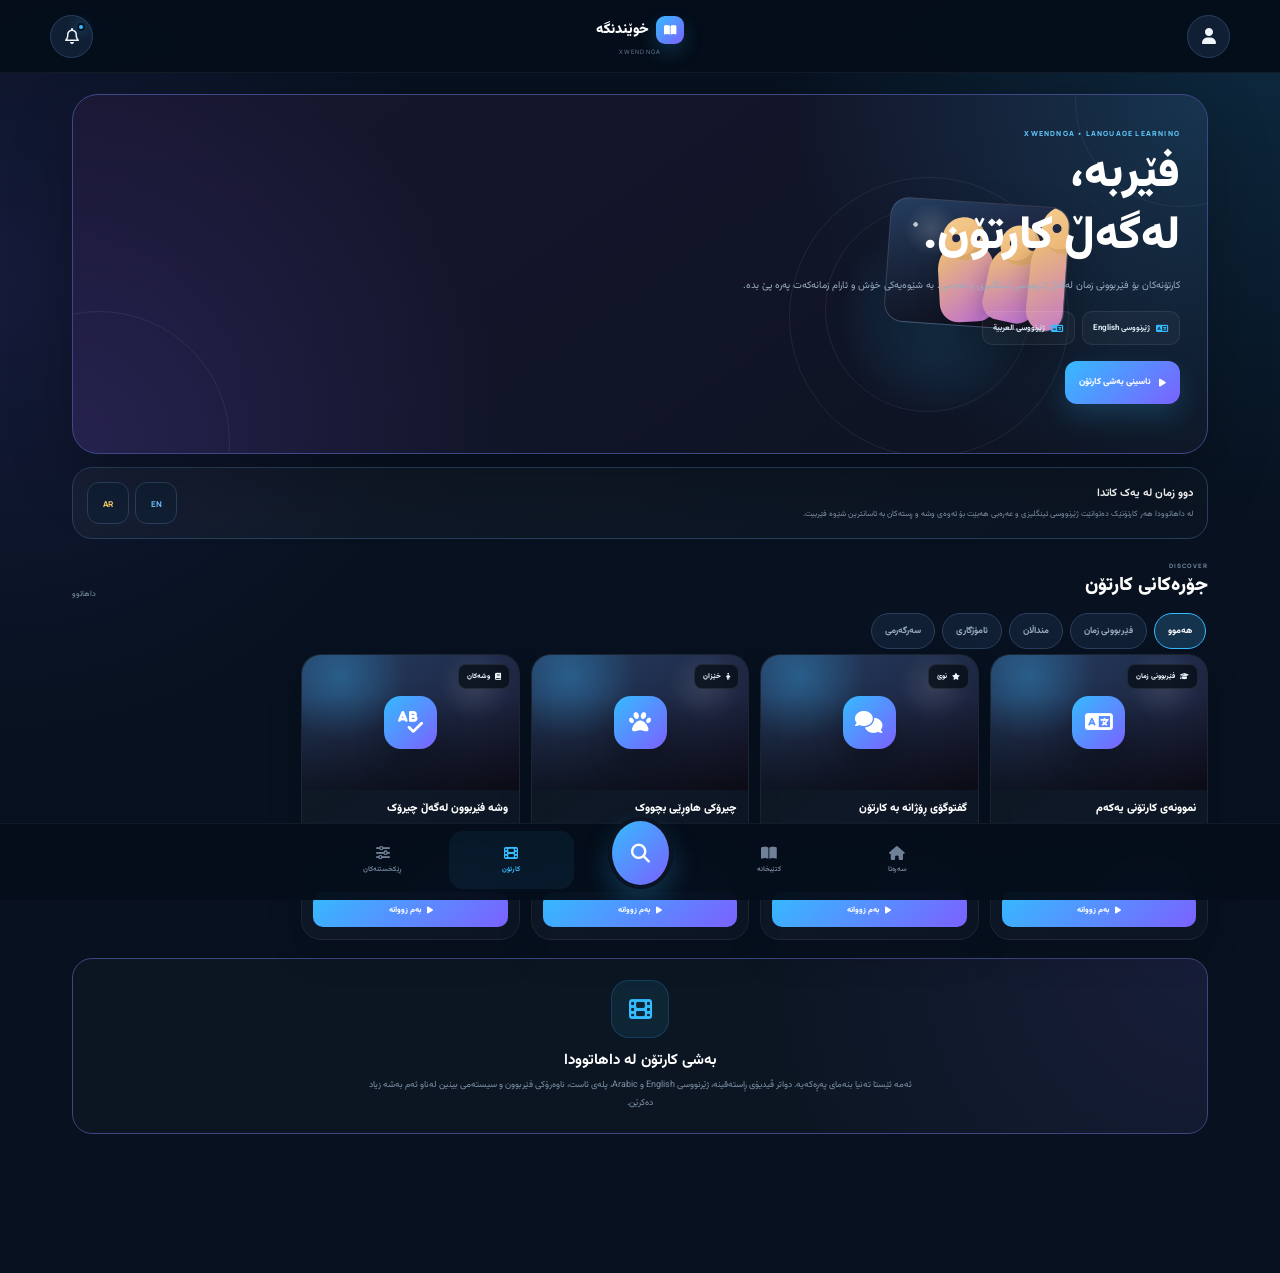
==== cartoons.html @ 1e88e866 "Update print statement from 'Hello' to 'Goodbye'" ====
<!doctype html>
<html lang="ckb" dir="rtl">

<head>

  <meta charset="utf-8">

  <meta
    name="viewport"
    content="width=device-width,initial-scale=1,maximum-scale=1,user-scalable=no,viewport-fit=cover"
  >

  <meta
    name="theme-color"
    content="#07111f"
  >

  <meta
    name="description"
    content="کارتۆن — خوێندنگە"
  >

  <title>کارتۆن — خوێندنگە</title>


  <!-- =====================================================
       FONTS
       ===================================================== -->

  <link
    rel="preconnect"
    href="https://fonts.googleapis.com"
  >

  <link
    rel="preconnect"
    href="https://fonts.gstatic.com"
    crossorigin
  >

  <link
    href="https://fonts.googleapis.com/css2?family=Manrope:wght@400;500;600;700;800&family=Noto+Naskh+Arabic:wght@400;500;600;700;800&family=Vazirmatn:wght@400;500;600;700;800&display=swap"
    rel="stylesheet"
  >


  <!-- =====================================================
       ICONS
       ===================================================== -->

  <link
    rel="stylesheet"
    href="https://cdnjs.cloudflare.com/ajax/libs/font-awesome/6.7.2/css/all.min.css"
  >


  <!-- =====================================================
       EXISTING SITE STYLE
       ===================================================== -->

  <link
    rel="stylesheet"
    href="style.css"
  >


  <!-- =====================================================
       CARTOONS PAGE STYLE
       ===================================================== -->

  <style>

    /* ===================================================
       PAGE
       =================================================== */

    .cartoons-page{

      min-height:100vh;

      padding-bottom:
        calc(
          104px +
          env(safe-area-inset-bottom,0px)
        );

      background:

        radial-gradient(
          circle at 100% 0%,
          color-mix(
            in srgb,
            var(--a) 15%,
            transparent
          ),
          transparent 29%
        ),

        radial-gradient(
          circle at 0% 22%,
          color-mix(
            in srgb,
            var(--b) 12%,
            transparent
          ),
          transparent 28%
        ),

        var(--bg);
    }


    /* ===================================================
       TOPBAR
       =================================================== */

    .cartoons-topbar{

      position:sticky;

      top:0;

      z-index:80;

      padding:
        calc(
          10px +
          env(safe-area-inset-top,0px)
        )
        14px
        10px;

      background:
        rgba(5,13,25,.94);

      border-bottom:
        1px solid
        rgba(255,255,255,.055);

      backdrop-filter:
        blur(22px)
        saturate(145%);

      -webkit-backdrop-filter:
        blur(22px)
        saturate(145%);
    }


    .cartoons-topbar-in{

      width:100%;

      max-width:1180px;

      min-height:52px;

      margin:0 auto;

      display:grid;

      grid-template-columns:
        1fr
        auto
        1fr;

      align-items:center;

      gap:12px;
    }


    /* PROFILE */

    .cartoons-profile{

      justify-self:start;

      width:43px;

      height:43px;

      display:grid;

      place-items:center;

      border:
        1px solid
        var(--line);

      border-radius:50%;

      background:
        var(--surface);

      color:#eef5fb;

      transition:
        transform .15s ease,
        border-color .18s ease;
    }


    .cartoons-profile:hover{

      border-color:
        color-mix(
          in srgb,
          var(--a) 45%,
          var(--line)
        );
    }


    .cartoons-profile:active{

      transform:
        scale(.94);
    }


    /* BRAND */

    .cartoons-brand{

      justify-self:center;

      display:flex;

      flex-direction:column;

      align-items:center;

      text-align:center;

      user-select:none;
    }


    .cartoons-brand-main{

      display:flex;

      align-items:center;

      gap:7px;
    }


    .cartoons-brand-logo{

      width:28px;

      height:28px;

      display:grid;

      place-items:center;

      border-radius:9px;

      color:#fff;

      background:
        linear-gradient(
          135deg,
          var(--a),
          var(--b)
        );

      font-size:11px;

      box-shadow:
        0 8px 19px
        color-mix(
          in srgb,
          var(--a) 20%,
          transparent
        );
    }


    .cartoons-brand-title{

      color:#fff;

      font-size:14px;

      font-weight:900;
    }


    .cartoons-brand-sub{

      margin-top:4px;

      color:#71869d;

      font-family:
        "Manrope",
        sans-serif;

      font-size:6px;

      letter-spacing:1.1px;
    }


    /* NOTIFICATION */

    .cartoons-notification{

      justify-self:end;

      position:relative;

      width:43px;

      height:43px;

      display:grid;

      place-items:center;

      border:
        1px solid
        var(--line);

      border-radius:50%;

      background:
        var(--surface);

      color:#eef5fb;
    }


    .cartoons-notification:active{

      transform:
        scale(.94);
    }


    .cartoons-notification i{

      font-size:16px;
    }


    .cartoons-notification-dot{

      position:absolute;

      top:7px;

      right:7px;

      width:8px;

      height:8px;

      border-radius:50%;

      background:
        var(--a);

      border:
        2px solid
        #0a1422;

      box-shadow:
        0 0 12px
        color-mix(
          in srgb,
          var(--a) 55%,
          transparent
        );
    }


    /* ===================================================
       MAIN
       =================================================== */

    .cartoons-main{

      width:100%;

      max-width:1180px;

      margin:0 auto;

      padding:
        21px
        14px
        35px;
    }


    /* ===================================================
       HERO
       =================================================== */

    .cartoons-hero{

      position:relative;

      overflow:hidden;

      min-height:320px;

      padding:
        24px
        17px;

      border:
        1px solid
        color-mix(
          in srgb,
          var(--b) 25%,
          var(--line)
        );

      border-radius:26px;

      background:

        radial-gradient(
          circle at 100% 0%,
          color-mix(
            in srgb,
            var(--a) 19%,
            transparent
          ),
          transparent 35%
        ),

        radial-gradient(
          circle at 0% 100%,
          color-mix(
            in srgb,
            var(--b) 17%,
            transparent
          ),
          transparent 37%
        ),

        linear-gradient(
          145deg,
          #17162f,
          #0d1422
        );

      box-shadow:
        0 25px 65px
        rgba(0,0,0,.24);
    }


    .cartoons-hero::before{

      content:"";

      position:absolute;

      width:260px;

      height:260px;

      left:-105px;

      bottom:-120px;

      border:
        1px solid
        rgba(255,255,255,.07);

      border-radius:50%;
    }


    .cartoons-hero::after{

      content:"";

      position:absolute;

      width:210px;

      height:210px;

      right:-80px;

      top:-100px;

      border:
        1px solid
        rgba(255,255,255,.06);

      border-radius:50%;
    }


    .cartoons-hero-content{

      position:relative;

      z-index:3;

      max-width:640px;
    }


    .cartoons-kicker{

      color:
        color-mix(
          in srgb,
          var(--a) 78%,
          #fff
        );

      font-family:
        "Manrope",
        sans-serif;

      font-size:7px;

      font-weight:800;

      letter-spacing:1.2px;
    }


    .cartoons-hero h1{

      margin:
        6px
        0
        8px;

      color:#fff;

      font-size:
        clamp(
          27px,
          7vw,
          46px
        );

      line-height:1.35;

      font-weight:900;
    }


    .cartoons-hero p{

      max-width:640px;

      margin:0;

      color:#99adbf;

      font-size:10px;

      line-height:1.95;
    }


    /* LANGUAGE BADGES */

    .cartoons-language-badges{

      display:flex;

      flex-wrap:wrap;

      align-items:center;

      gap:7px;

      margin-top:15px;
    }


    .cartoons-language-badge{

      display:inline-flex;

      align-items:center;

      gap:6px;

      min-height:34px;

      padding:
        7px
        10px;

      border:
        1px solid
        rgba(255,255,255,.08);

      border-radius:10px;

      background:
        rgba(255,255,255,.035);

      color:#dce8f2;

      font-size:8px;

      font-weight:700;
    }


    .cartoons-language-badge i{

      color:var(--a);

      font-size:10px;
    }


    /* HERO BUTTON */

    .cartoons-hero-button{

      min-height:43px;

      display:inline-flex;

      align-items:center;

      gap:8px;

      margin-top:16px;

      padding:
        9px
        14px;

      border-radius:12px;

      color:#fff;

      background:
        linear-gradient(
          135deg,
          var(--a),
          var(--b)
        );

      font-size:9px;

      font-weight:800;

      box-shadow:
        0 12px 27px
        color-mix(
          in srgb,
          var(--a) 18%,
          transparent
        );
    }


    /* HERO ART */

    .cartoons-hero-art{

      position:absolute;

      right:25px;

      bottom:-18px;

      width:300px;

      height:245px;

      pointer-events:none;
    }


    .cartoon-orbit{

      position:absolute;

      border:
        1px solid
        rgba(255,255,255,.07);

      border-radius:50%;
    }


    .cartoon-orbit.one{

      width:230px;

      height:230px;

      right:22px;

      top:4px;
    }


    .cartoon-orbit.two{

      width:170px;

      height:170px;

      right:55px;

      top:34px;
    }


    .cartoon-glow{

      position:absolute;

      width:170px;

      height:170px;

      right:47px;

      top:35px;

      border-radius:50%;

      background:
        radial-gradient(
          circle,
          color-mix(
            in srgb,
            var(--a) 20%,
            transparent
          ),
          transparent 69%
        );

      filter:blur(5px);
    }


    .cartoon-screen{

      position:absolute;

      right:55px;

      top:29px;

      width:180px;

      height:125px;

      overflow:hidden;

      display:flex;

      align-items:center;

      justify-content:center;

      border:
        1px solid
        rgba(255,255,255,.14);

      border-radius:19px;

      transform:
        rotate(4deg);

      background:
        linear-gradient(
          145deg,
          #253f61,
          #17142b
        );

      box-shadow:
        0 25px 45px
        rgba(0,0,0,.30);
    }


    .cartoon-screen::before{

      content:"";

      position:absolute;

      inset:0;

      background:

        radial-gradient(
          circle at 23% 24%,
          rgba(255,255,255,.15),
          transparent 16%
        ),

        linear-gradient(
          180deg,
          transparent,
          rgba(0,0,0,.42)
        );
    }


    .cartoon-screen-stars{

      position:absolute;

      inset:0;

      background:
        radial-gradient(
          circle at 14% 21%,
          rgba(255,255,255,.70) 0 2px,
          transparent 2.5px
        ),
        radial-gradient(
          circle at 76% 18%,
          rgba(255,255,255,.50) 0 2px,
          transparent 2.5px
        ),
        radial-gradient(
          circle at 63% 70%,
          rgba(255,255,255,.45) 0 1.5px,
          transparent 2px
        );
    }


    .cartoon-character{

      position:absolute;

      bottom:-2px;

      width:64px;

      height:92px;

      border-radius:
        33px
        33px
        22px
        22px;

      background:
        linear-gradient(
          145deg,
          #f3c66b,
          #b967d7
        );

      box-shadow:
        0 10px 25px
        rgba(0,0,0,.22);
    }


    .cartoon-character::before{

      content:"";

      position:absolute;

      width:49px;

      height:49px;

      top:-27px;

      left:7px;

      border-radius:50%;

      background:
        linear-gradient(
          145deg,
          #f5cf92,
          #e9ad6c
        );

      box-shadow:
        inset
        -7px
        -5px
        0
        rgba(0,0,0,.08);
    }


    .cartoon-character::after{

      content:"";

      position:absolute;

      width:9px;

      height:9px;

      top:-8px;

      left:18px;

      border-radius:50%;

      background:#202a46;

      box-shadow:
        23px 0 #202a46;
    }


    .cartoon-character.left{

      left:25px;

      transform:
        scale(.88)
        rotate(-7deg);
    }


    .cartoon-character.center{

      left:107px;

      z-index:2;

      width:72px;

      height:101px;

      transform:
        rotate(2deg);
    }


    .cartoon-character.right{

      right:5px;

      transform:
        scale(.82)
        rotate(8deg);
    }


    /* ===================================================
       LEARNING NOTE
       =================================================== */

    .cartoons-learning{

      display:grid;

      grid-template-columns:
        minmax(0,1fr)
        auto;

      gap:12px;

      align-items:center;

      margin-top:13px;

      padding:
        14px;

      border:
        1px solid
        var(--line);

      border-radius:20px;

      background:
        linear-gradient(
          145deg,
          rgba(255,255,255,.04),
          rgba(255,255,255,.017)
        );
    }


    .cartoons-learning-copy{

      min-width:0;
    }


    .cartoons-learning-copy strong{

      display:block;

      color:#fff;

      font-size:11px;
    }


    .cartoons-learning-copy p{

      margin:
        5px
        0
        0;

      color:#8195aa;

      font-size:8px;

      line-height:1.8;
    }


    .cartoons-learning-langs{

      display:flex;

      align-items:center;

      gap:6px;
    }


    .cartoons-learning-langs span{

      min-width:42px;

      min-height:42px;

      display:grid;

      place-items:center;

      border:
        1px solid
        var(--line);

      border-radius:12px;

      background:
        var(--surface);

      color:#fff;

      font-family:
        "Manrope",
        sans-serif;

      font-size:8px;

      font-weight:800;
    }


    .cartoons-learning-langs span:nth-child(1){
      color:#6bc6ff;
    }


    .cartoons-learning-langs span:nth-child(2){
      color:#ffd36e;
    }


    /* ===================================================
       SECTION HEADER
       =================================================== */

    .cartoons-section-head{

      display:flex;

      align-items:flex-end;

      justify-content:space-between;

      gap:10px;

      margin-top:23px;

      margin-bottom:11px;
    }


    .cartoons-section-kicker{

      margin-bottom:3px;

      color:#73879b;

      font-family:
        "Manrope",
        sans-serif;

      font-size:6px;

      font-weight:800;

      letter-spacing:1px;
    }


    .cartoons-section-title{

      margin:0;

      color:#fff;

      font-size:19px;

      line-height:1.4;

      font-weight:850;
    }


    .cartoons-section-note{

      color:#7e93a8;

      font-size:8px;
    }


    /* ===================================================
       FILTERS
       =================================================== */

    .cartoons-filters{

      display:flex;

      align-items:center;

      gap:7px;

      overflow-x:auto;

      padding:
        2px
        2px
        5px;

      scrollbar-width:none;
    }


    .cartoons-filters::-webkit-scrollbar{
      display:none;
    }


    .cartoons-filter{

      flex:0 0 auto;

      min-height:36px;

      padding:
        8px
        13px;

      border:
        1px solid
        var(--line);

      border-radius:999px;

      background:
        var(--surface);

      color:#99adbf;

      font-size:9px;

      font-weight:700;

      transition:
        .18s ease;
    }


    .cartoons-filter.active{

      color:#fff;

      border-color:
        var(--a);

      background:
        color-mix(
          in srgb,
          var(--a) 13%,
          var(--surface)
        );
    }


    /* ===================================================
       CARTOON GRID
       =================================================== */

    .cartoons-grid{

      display:grid;

      grid-template-columns:
        repeat(
          2,
          minmax(0,1fr)
        );

      gap:11px;
    }


    /* ===================================================
       CARTOON CARD
       =================================================== */

    .cartoon-card{

      position:relative;

      min-width:0;

      overflow:hidden;

      border:
        1px solid
        rgba(255,255,255,.06);

      border-radius:20px;

      background:
        linear-gradient(
          145deg,
          rgba(255,255,255,.045),
          rgba(255,255,255,.018)
        );

      box-shadow:
        0 16px 34px
        rgba(0,0,0,.15);
    }


    .cartoon-cover{

      position:relative;

      aspect-ratio:
        16 /
        10;

      display:flex;

      align-items:center;

      justify-content:center;

      overflow:hidden;

      background:
        radial-gradient(
          circle at 18% 16%,
          color-mix(
            in srgb,
            var(--a) 29%,
            transparent
          ),
          transparent 31%
        ),
        linear-gradient(
          145deg,
          #263f64,
          #18172d
        );
    }


    .cartoon-cover::before{

      content:"";

      position:absolute;

      inset:0;

      background:

        radial-gradient(
          circle at 80% 22%,
          rgba(255,255,255,.10),
          transparent 18%
        ),

        linear-gradient(
          180deg,
          transparent 30%,
          rgba(0,0,0,.52) 100%
        );
    }


    .cartoon-cover-icon{

      position:relative;

      z-index:2;

      width:53px;

      height:53px;

      display:grid;

      place-items:center;

      border-radius:17px;

      color:#fff;

      background:
        linear-gradient(
          135deg,
          var(--a),
          var(--b)
        );

      box-shadow:
        0 14px 28px
        rgba(0,0,0,.25);

      font-size:22px;
    }


    .cartoon-cover-badge{

      position:absolute;

      top:9px;

      right:9px;

      z-index:5;

      min-height:25px;

      display:inline-flex;

      align-items:center;

      gap:5px;

      padding:
        5px
        8px;

      border-radius:8px;

      background:
        rgba(4,10,17,.72);

      border:
        1px solid
        rgba(255,255,255,.09);

      color:#eef5fb;

      font-size:7px;

      font-weight:800;

      backdrop-filter:
        blur(10px);

      -webkit-backdrop-filter:
        blur(10px);
    }


    .cartoon-card-body{

      padding:
        10px
        11px
        12px;
    }


    .cartoon-card-title{

      min-height:35px;

      color:#fff;

      font-size:11px;

      line-height:1.55;

      font-weight:850;

      display:-webkit-box;

      -webkit-box-orient:vertical;

      -webkit-line-clamp:2;

      overflow:hidden;
    }


    .cartoon-card-sub{

      margin-top:4px;

      color:#7f93a8;

      font-size:8px;

      line-height:1.7;
    }


    .cartoon-card-langs{

      display:flex;

      align-items:center;

      flex-wrap:wrap;

      gap:5px;

      margin-top:8px;
    }


    .cartoon-card-langs span{

      min-height:24px;

      display:inline-flex;

      align-items:center;

      padding:
        4px
        7px;

      border-radius:7px;

      border:
        1px solid
        var(--line);

      background:
        var(--surface);

      color:#a9bccd;

      font-family:
        "Manrope",
        sans-serif;

      font-size:6px;

      font-weight:800;
    }


    .cartoon-card-langs span:first-child{
      color:#67c5ff;
    }


    .cartoon-card-langs span:last-child{
      color:#ffd267;
    }


    .cartoon-watch{

      width:100%;

      min-height:35px;

      display:flex;

      align-items:center;

      justify-content:center;

      gap:6px;

      margin-top:8px;

      border-radius:10px;

      background:
        linear-gradient(
          135deg,
          var(--a),
          var(--b)
        );

      color:#fff;

      font-size:8px;

      font-weight:800;
    }


    /* ===================================================
       EMPTY / FUTURE
       =================================================== */

    .cartoons-future{

      margin-top:18px;

      padding:
        21px
        16px;

      border:
        1px solid
        color-mix(
          in srgb,
          var(--b) 22%,
          var(--line)
        );

      border-radius:20px;

      background:

        radial-gradient(
          circle at 100% 0%,
          color-mix(
            in srgb,
            var(--b) 10%,
            transparent
          ),
          transparent 38%
        ),

        rgba(255,255,255,.02);

      text-align:center;
    }


    .cartoons-future-icon{

      width:58px;

      height:58px;

      margin:0 auto;

      display:grid;

      place-items:center;

      border-radius:18px;

      color:var(--a);

      background:
        color-mix(
          in srgb,
          var(--a) 9%,
          transparent
        );

      border:
        1px solid
        color-mix(
          in srgb,
          var(--a) 18%,
          transparent
        );

      font-size:23px;
    }


    .cartoons-future h2{

      margin:
        11px
        0
        5px;

      color:#fff;

      font-size:15px;
    }


    .cartoons-future p{

      max-width:560px;

      margin:
        0
        auto;

      color:#7f93a8;

      font-size:9px;

      line-height:1.9;
    }


    /* ===================================================
       BOTTOM NAV
       =================================================== */

    .cartoons-bottom{

      position:fixed;

      left:0;

      right:0;

      bottom:0;

      z-index:100;

      min-height:
        calc(
          77px +
          env(safe-area-inset-bottom,0px)
        );

      padding:
        7px
        9px
        env(safe-area-inset-bottom,0px);

      border-top:
        1px solid
        rgba(255,255,255,.06);

      background:
        rgba(5,13,25,.94);

      backdrop-filter:
        blur(23px)
        saturate(150%);

      -webkit-backdrop-filter:
        blur(23px)
        saturate(150%);
    }


    .cartoons-bottom-in{

      width:100%;

      max-width:640px;

      height:100%;

      margin:0 auto;

      display:grid;

      grid-template-columns:
        repeat(
          5,
          1fr
        );

      gap:3px;
    }


    .cartoons-nav{

      min-height:58px;

      display:flex;

      flex-direction:column;

      align-items:center;

      justify-content:center;

      gap:4px;

      border-radius:14px;

      background:transparent;

      color:#6f8197;

      font-size:7px;

      font-weight:700;
    }


    .cartoons-nav:active{

      transform:
        scale(.95);
    }


    .cartoons-nav i{

      font-size:14px;
    }


    .cartoons-nav.active{

      color:var(--a);

      background:
        color-mix(
          in srgb,
          var(--a) 7%,
          transparent
        );
    }


    /* CENTER SEARCH */

    .cartoons-nav.search-main{

      margin-top:-14px;

      min-height:72px;

      width:65px;

      justify-self:center;

      border:
        4px solid
        #0a1422;

      border-radius:50%;

      background:
        linear-gradient(
          135deg,
          var(--a),
          var(--b)
        );

      color:#fff;

      box-shadow:
        0 13px 28px
        color-mix(
          in srgb,
          var(--a) 22%,
          transparent
        );
    }


    .cartoons-nav.search-main i{

      font-size:19px;
    }


    .cartoons-nav.search-main span{

      display:none;
    }


    /* ===================================================
       DESKTOP
       =================================================== */

    @media (min-width:760px){

      .cartoons-main{

        padding-left:22px;

        padding-right:22px;
      }


      .cartoons-hero{

        padding:
          34px
          27px;

        min-height:360px;
      }


      .cartoons-hero-art{

        right:85px;

        bottom:-10px;

        width:390px;

        height:290px;
      }


      .cartoons-screen{

        right:90px;

        top:35px;

        width:220px;

        height:150px;
      }


      .cartoon-orbit.one{

        width:280px;

        height:280px;

        right:53px;
      }


      .cartoon-orbit.two{

        width:205px;

        height:205px;

        right:92px;
      }


      .cartoon-glow{

        right:85px;

        top:43px;

        width:205px;

        height:205px;
      }


      .cartoon-character.left{
        left:48px;
      }


      .cartoon-character.center{
        left:142px;
      }


      .cartoon-character.right{
        right:20px;
      }


      .cartoons-grid{

        grid-template-columns:
          repeat(
            4,
            minmax(0,1fr)
          );
      }

    }


    @media (min-width:1060px){

      .cartoons-grid{

        grid-template-columns:
          repeat(
            5,
            minmax(0,1fr)
          );
      }

    }

  </style>

</head>


<body>


  <div class="cartoons-page">


    <!-- =================================================
         TOPBAR
         ================================================= -->

    <header class="cartoons-topbar">

      <div class="cartoons-topbar-in">


        <!-- PROFILE -->

        <a
          class="cartoons-profile"
          href="profile.html"
          aria-label="پڕۆفایل"
          title="پڕۆفایل"
        >

          <i class="fa-solid fa-user"></i>

        </a>


        <!-- BRAND -->

        <a
          class="cartoons-brand"
          href="index.html"
          aria-label="سەرەتا"
        >

          <div class="cartoons-brand-main">

            <span class="cartoons-brand-logo">
              <i class="fa-solid fa-book-open"></i>
            </span>

            <span class="cartoons-brand-title">
              خوێندنگە
            </span>

          </div>

          <span class="cartoons-brand-sub">
            XWENDNGA
          </span>

        </a>


        <!-- NOTIFICATION -->

        <button
          class="cartoons-notification"
          id="notificationButton"
          type="button"
          aria-label="ئاگادارییەکان"
          title="ئاگادارییەکان"
        >

          <i class="fa-regular fa-bell"></i>

          <span
            class="cartoons-notification-dot"
            aria-hidden="true"
          ></span>

        </button>

      </div>

    </header>


    <!-- =================================================
         MAIN
         ================================================= -->

    <main class="cartoons-main">


      <!-- =================================================
           HERO
           ================================================= -->

      <section class="cartoons-hero">

        <div class="cartoons-hero-content">

          <div class="cartoons-kicker">
            XWENDNGA • LANGUAGE LEARNING
          </div>


          <h1>
            فێربە،
            <br>
            لەگەڵ کارتۆن.
          </h1>


          <p>
            کارتۆنەکان بۆ فێربوونی زمان
            لەگەڵ ژێرنووسی ئینگلیزی و عەرەبی.
            بە شێوەیەکی خۆش و ئارام زمانەکەت پەرە پێ بدە.
          </p>


          <div class="cartoons-language-badges">

            <span class="cartoons-language-badge">
              <i class="fa-solid fa-language"></i>
              ژێرنووسی English
            </span>

            <span class="cartoons-language-badge">
              <i class="fa-solid fa-language"></i>
              ژێرنووسی العربية
            </span>

          </div>


          <button
            class="cartoons-hero-button"
            type="button"
            id="learnMoreButton"
          >

            <i class="fa-solid fa-play"></i>

            ناسینی بەشی کارتۆن

          </button>

        </div>


        <!-- DECORATIVE ART -->

        <div
          class="cartoons-hero-art"
          aria-hidden="true"
        >

          <div class="cartoon-orbit one"></div>

          <div class="cartoon-orbit two"></div>

          <div class="cartoon-glow"></div>


          <div class="cartoon-screen">

            <div class="cartoon-screen-stars"></div>

            <div class="cartoon-character left"></div>

            <div class="cartoon-character center"></div>

            <div class="cartoon-character right"></div>

          </div>

        </div>

      </section>


      <!-- =================================================
           LEARNING NOTE
           ================================================= -->

      <section class="cartoons-learning">

        <div class="cartoons-learning-copy">

          <strong>
            دوو زمان لە یەک کاتدا
          </strong>

          <p>
            لە داهاتوودا هەر کارتۆنێک دەتوانێت
            ژێرنووسی ئینگلیزی و عەرەبی هەبێت
            بۆ ئەوەی وشە و ڕستەکان بە ئاسانترین شێوە فێربیت.
          </p>

        </div>


        <div class="cartoons-learning-langs">

          <span>
            EN
          </span>

          <span>
            AR
          </span>

        </div>

      </section>


      <!-- =================================================
           CATEGORY SECTION
           ================================================= -->

      <section>

        <div class="cartoons-section-head">

          <div>

            <div class="cartoons-section-kicker">
              DISCOVER
            </div>

            <h2 class="cartoons-section-title">
              جۆرەکانی کارتۆن
            </h2>

          </div>


          <span class="cartoons-section-note">
            داهاتوو
          </span>

        </div>


        <div class="cartoons-filters">

          <button
            class="cartoons-filter active"
            type="button"
          >
            هەموو
          </button>

          <button
            class="cartoons-filter"
            type="button"
          >
            فێربوونی زمان
          </button>

          <button
            class="cartoons-filter"
            type="button"
          >
            منداڵان
          </button>

          <button
            class="cartoons-filter"
            type="button"
          >
            ئامۆژگاری
          </button>

          <button
            class="cartoons-filter"
            type="button"
          >
            سەرگەرمی
          </button>

        </div>

      </section>


      <!-- =================================================
           CARTOON ITEMS
           ================================================= -->

      <section class="cartoons-grid">


        <!-- CARD 1 -->

        <article class="cartoon-card">

          <div class="cartoon-cover">

            <span class="cartoon-cover-badge">
              <i class="fa-solid fa-graduation-cap"></i>
              فێربوونی زمان
            </span>

            <div class="cartoon-cover-icon">
              <i class="fa-solid fa-language"></i>
            </div>

          </div>


          <div class="cartoon-card-body">

            <div class="cartoon-card-title">
              نموونەی کارتۆنی یەکەم
            </div>

            <div class="cartoon-card-sub">
              ئاستی سەرەتایی
            </div>


            <div class="cartoon-card-langs">

              <span>
                EN SUB
              </span>

              <span>
                AR SUB
              </span>

            </div>


            <button
              class="cartoon-watch"
              type="button"
              data-demo-cartoon="1"
            >

              <i class="fa-solid fa-play"></i>

              بەم زووانە

            </button>

          </div>

        </article>


        <!-- CARD 2 -->

        <article class="cartoon-card">

          <div class="cartoon-cover">

            <span class="cartoon-cover-badge">
              <i class="fa-solid fa-star"></i>
              نوێ
            </span>

            <div class="cartoon-cover-icon">
              <i class="fa-solid fa-comments"></i>
            </div>

          </div>


          <div class="cartoon-card-body">

            <div class="cartoon-card-title">
              گفتوگۆی ڕۆژانە بە کارتۆن
            </div>

            <div class="cartoon-card-sub">
              وشە و ڕستەی بەکارهاتوو
            </div>


            <div class="cartoon-card-langs">

              <span>
                EN SUB
              </span>

              <span>
                AR SUB
              </span>

            </div>


            <button
              class="cartoon-watch"
              type="button"
              data-demo-cartoon="2"
            >

              <i class="fa-solid fa-play"></i>

              بەم زووانە

            </button>

          </div>

        </article>


        <!-- CARD 3 -->

        <article class="cartoon-card">

          <div class="cartoon-cover">

            <span class="cartoon-cover-badge">
              <i class="fa-solid fa-child"></i>
              خێزان
            </span>

            <div class="cartoon-cover-icon">
              <i class="fa-solid fa-paw"></i>
            </div>

          </div>


          <div class="cartoon-card-body">

            <div class="cartoon-card-title">
              چیرۆکی هاوڕێی بچووک
            </div>

            <div class="cartoon-card-sub">
              ئاستی ناوەندی
            </div>


            <div class="cartoon-card-langs">

              <span>
                EN SUB
              </span>

              <span>
                AR SUB
              </span>

            </div>


            <button
              class="cartoon-watch"
              type="button"
              data-demo-cartoon="3"
            >

              <i class="fa-solid fa-play"></i>

              بەم زووانە

            </button>

          </div>

        </article>


        <!-- CARD 4 -->

        <article class="cartoon-card">

          <div class="cartoon-cover">

            <span class="cartoon-cover-badge">
              <i class="fa-solid fa-book"></i>
              وشەکان
            </span>

            <div class="cartoon-cover-icon">
              <i class="fa-solid fa-spell-check"></i>
            </div>

          </div>


          <div class="cartoon-card-body">

            <div class="cartoon-card-title">
              وشە فێربوون لەگەڵ چیرۆک
            </div>

            <div class="cartoon-card-sub">
              وشەی سەرەتایی و ڕستە
            </div>


            <div class="cartoon-card-langs">

              <span>
                EN SUB
              </span>

              <span>
                AR SUB
              </span>

            </div>


            <button
              class="cartoon-watch"
              type="button"
              data-demo-cartoon="4"
            >

              <i class="fa-solid fa-play"></i>

              بەم زووانە

            </button>

          </div>

        </article>

      </section>


      <!-- =================================================
           FUTURE AREA
           ================================================= -->

      <section class="cartoons-future">

        <div class="cartoons-future-icon">

          <i class="fa-solid fa-film"></i>

        </div>


        <h2>
          بەشی کارتۆن لە داهاتوودا
        </h2>


        <p>
          ئەمە ئێستا تەنیا بنەمای پەڕەکەیە.
          دواتر ڤیدیۆی ڕاستەقینە، ژێرنووسی English و Arabic،
          پلەی ئاست، ناوەرۆکی فێربوون و سیستەمی بینین
          لەناو ئەم بەشە زیاد دەکرێن.
        </p>

      </section>

    </main>


    <!-- =================================================
         BOTTOM NAVIGATION
         ================================================= -->

    <nav
      class="cartoons-bottom"
      aria-label="ناڤیگەیشنی سەرەکی"
    >

      <div class="cartoons-bottom-in">


        <!-- HOME -->

        <a
          class="cartoons-nav"
          href="index.html"
        >

          <i class="fa-solid fa-house"></i>

          <span>
            سەرەتا
          </span>

        </a>


        <!-- LIBRARY -->

        <a
          class="cartoons-nav"
          href="library.html"
        >

          <i class="fa-solid fa-book-open"></i>

          <span>
            کتێبخانە
          </span>

        </a>


        <!-- SEARCH -->

        <a
          class="cartoons-nav search-main"
          href="search.html"
          aria-label="گەڕان"
          title="گەڕان"
        >

          <i class="fa-solid fa-magnifying-glass"></i>

          <span>
            گەڕان
          </span>

        </a>


        <!-- CARTOONS -->

        <a
          class="cartoons-nav active"
          href="cartoons.html"
        >

          <i class="fa-solid fa-film"></i>

          <span>
            کارتۆن
          </span>

        </a>


        <!-- SETTINGS -->

        <a
          class="cartoons-nav"
          href="settings.html"
        >

          <i class="fa-solid fa-sliders"></i>

          <span>
            ڕێکخستنەکان
          </span>

        </a>


      </div>

    </nav>

  </div>


  <!-- =====================================================
       PAGE ACTIONS
       ===================================================== -->

  <script>

    (function(){

      "use strict";


      var notificationButton =
        document.getElementById(
          "notificationButton"
        );


      if(
        notificationButton
      ){

        notificationButton.addEventListener(
          "click",
          function(){

            alert(
              "بەشی ئاگادارییەکان لە قۆناغی داهاتوودا تەواو دەکرێت."
            );

          }
        );

      }


      var learnMoreButton =
        document.getElementById(
          "learnMoreButton"
        );


      if(
        learnMoreButton
      ){

        learnMoreButton.addEventListener(
          "click",
          function(){

            var target =
              document.querySelector(
                ".cartoons-future"
              );


            if(
              target
            ){

              target.scrollIntoView({
                behavior:"smooth",
                block:"center"
              });

            }

          }
        );

      }


      document
        .querySelectorAll(
          ".cartoons-filter"
        )
        .forEach(
          function(button){

            button.addEventListener(
              "click",
              function(){

                document
                  .querySelectorAll(
                    ".cartoons-filter"
                  )
                  .forEach(
                    function(item){

                      item.classList.toggle(
                        "active",
                        item === button
                      );

                    }
                  );

              }
            );

          }
        );


      document
        .querySelectorAll(
          "[data-demo-cartoon]"
        )
        .forEach(
          function(button){

            button.addEventListener(
              "click",
              function(){

                alert(
                  "ئەم کارتۆنە لە قۆناغی داهاتوودا زیاد دەکرێت."
                );

              }
            );

          }
        );

    })();

  </script>

</body>
</html>
---- style.css ----
/* =========================================================
   XWENDNGA — style.css
   2026 Premium Cinematic Library
   Compatible with:
   - index.html (new)
   - script.js (new)
   - reader.js (new)
   ========================================================= */


/* =========================================================
   01 — FONTS
   ========================================================= */

@font-face{
  font-family:"K24Kurdish";
  src:url("./K24KurdishBold-Bold.ttf") format("truetype");
  font-style:normal;
  font-weight:100 900;
  font-display:swap;
}

@font-face{
  font-family:"Noon";
  src:url("./Noon.ttf") format("truetype");
  font-style:normal;
  font-weight:100 900;
  font-display:swap;
}


/* =========================================================
   02 — ROOT
   ========================================================= */

:root{

  --bg:#07111f;
  --bg2:#0d182a;

  --surface:#111f34;
  --surface2:#182943;

  --line:#29405d;

  --text:#f7fbff;
  --muted:#8fa4bd;

  --a:#35bbff;
  --b:#7b61ff;
  --accent:#35bbff;

  --gold:#f5cd68;
  --gold-soft:#dba84b;

  --green:#22c98b;
  --red:#ff536d;

  --shadow:
    0 18px 45px rgba(0,0,0,.30);

  --shadow-heavy:
    0 28px 70px rgba(0,0,0,.42);

  --reader-bg:#f4f6f9;
  --paper:#ffffff;
  --reader-fg:#1d2a3d;

  --safe-top:env(safe-area-inset-top,0px);
  --safe-bottom:env(safe-area-inset-bottom,0px);

  --radius-xs:9px;
  --radius-sm:12px;
  --radius-md:16px;
  --radius-lg:20px;
  --radius-xl:27px;
  --radius-xxl:34px;
}


/* =========================================================
   03 — RESET
   ========================================================= */

*{
  box-sizing:border-box;
  -webkit-tap-highlight-color:transparent;
}

html{
  margin:0;
  padding:0;
  min-height:100%;

  background:
    var(--bg);

  scroll-behavior:smooth;
}

body{
  margin:0;
  padding:0;

  min-height:100vh;

  overflow-x:hidden;

  background:
    var(--bg);

  color:
    var(--text);

  font-family:
    "Vazirmatn",
    system-ui,
    sans-serif;

  text-rendering:
    optimizeLegibility;

  -webkit-font-smoothing:
    antialiased;
}

body,
button,
input,
select,
textarea{
  font-family:
    "Vazirmatn",
    system-ui,
    sans-serif;
}

button{
  border:0;
  outline:0;

  cursor:pointer;
}

button:disabled{
  cursor:not-allowed;
  opacity:.65;
}

a{
  color:inherit;
  text-decoration:none;
}

img{
  display:block;
  max-width:100%;
}

input,
select,
textarea{
  outline:0;
}

.hidden{
  display:none!important;
}


/* =========================================================
   04 — MAIN APP
   ========================================================= */

.app{
  position:relative;

  isolation:isolate;

  min-height:100vh;

  padding-bottom:
    calc(
      94px +
      var(--safe-bottom)
    );

  overflow:hidden;

  background:
    radial-gradient(
      circle at 100% 0%,
      color-mix(
        in srgb,
        var(--a) 14%,
        transparent
      ),
      transparent 29%
    ),
    radial-gradient(
      circle at 0% 16%,
      color-mix(
        in srgb,
        var(--b) 12%,
        transparent
      ),
      transparent 27%
    ),
    var(--bg);
}

.app::before{
  content:"";

  position:fixed;
  inset:0;

  z-index:-2;

  pointer-events:none;

  opacity:.7;

  background:
    radial-gradient(
      circle at 12% 5%,
      color-mix(
        in srgb,
        var(--a) 9%,
        transparent
      ),
      transparent 23%
    ),
    radial-gradient(
      circle at 88% 24%,
      color-mix(
        in srgb,
        var(--b) 9%,
        transparent
      ),
      transparent 25%
    );
}

.app::after{
  content:"";

  position:fixed;
  inset:0;

  z-index:-1;

  pointer-events:none;

  background:
    linear-gradient(
      180deg,
      transparent 0%,
      rgba(0,0,0,.10) 100%
    );

  opacity:.45;
}


/* =========================================================
   05 — TOPBAR
   ========================================================= */

.topbar{
  position:sticky;
  top:0;

  z-index:50;

  padding:
    calc(
      10px +
      var(--safe-top)
    )
    14px
    10px;

  background:
    rgba(5,13,25,.90);

  border-bottom:
    1px solid
    rgba(255,255,255,.055);

  backdrop-filter:
    blur(22px)
    saturate(145%);

  -webkit-backdrop-filter:
    blur(22px)
    saturate(145%);
}

.topbar-in{
  width:100%;

  max-width:1180px;

  margin:0 auto;

  min-height:52px;

  display:flex;
  align-items:center;

  gap:16px;
}

.brand{
  display:flex;
  align-items:center;

  gap:11px;

  min-width:0;

  user-select:none;
}

.logo{
  width:46px;
  height:46px;

  flex:0 0 46px;

  display:grid;
  place-items:center;

  border-radius:15px;

  background:
    linear-gradient(
      135deg,
      var(--a),
      var(--b)
    );

  color:#fff;

  font-size:18px;

  box-shadow:
    0 11px 28px
    color-mix(
      in srgb,
      var(--a) 20%,
      transparent
    );
}

.brand-copy{
  min-width:0;
}

.brand h1{
  margin:0;

  font-size:17px;
  line-height:1.25;

  font-weight:800;

  letter-spacing:-.2px;
}

.brand p{
  margin:3px 0 0;

  color:var(--muted);

  font-size:9px;
  line-height:1.35;
}

.desktop-nav{
  display:none;

  align-items:center;

  gap:5px;

  margin-inline:auto;
}

.desktop-link{
  min-height:42px;

  display:flex;
  align-items:center;

  gap:7px;

  padding:
    9px
    12px;

  border-radius:11px;

  background:transparent;

  color:#8295aa;

  font-size:10px;
  font-weight:700;

  transition:
    .18s ease;
}

.desktop-link i{
  font-size:11px;
}

.desktop-link:hover{
  color:#fff;

  background:
    rgba(255,255,255,.045);
}

.desktop-link.active{
  color:
    var(--a);

  background:
    color-mix(
      in srgb,
      var(--a) 9%,
      transparent
    );
}

.top-actions{
  display:flex;
  align-items:center;

  gap:8px;

  margin-right:auto;
}

.icon-btn{
  width:42px;
  height:42px;

  flex:0 0 42px;

  display:grid;
  place-items:center;

  border:
    1px solid
    var(--line);

  border-radius:13px;

  background:
    var(--surface);

  color:
    #eaf3fb;

  transition:
    transform .15s ease,
    background .18s ease,
    border-color .18s ease,
    color .18s ease,
    box-shadow .18s ease;
}

.icon-btn:hover{
  background:
    var(--surface2);

  border-color:
    color-mix(
      in srgb,
      var(--a) 48%,
      var(--line)
    );

  color:#fff;
}

.icon-btn:active{
  transform:scale(.94);
}

.icon-btn.gold{
  color:
    var(--gold);

  border-color:
    rgba(245,205,104,.28);
}


/* =========================================================
   06 — MAIN
   ========================================================= */

main{
  width:100%;

  max-width:1180px;

  margin:0 auto;

  padding:
    18px
    14px
    35px;
}

.section{
  margin-top:20px;
}


/* =========================================================
   07 — HERO
   ========================================================= */

.hero{
  position:relative;

  min-height:
    420px;

  overflow:hidden;

  border:
    1px solid
    color-mix(
      in srgb,
      var(--line) 92%,
      transparent
    );

  border-radius:
    var(--radius-xxl);

  background:
    linear-gradient(
      115deg,
      color-mix(
        in srgb,
        var(--a) 11%,
        transparent
      ),
      color-mix(
        in srgb,
        var(--b) 11%,
        transparent
      ),
      rgba(7,17,31,.96)
    );

  box-shadow:
    var(--shadow-heavy);
}

.hero::before{
  content:"";

  position:absolute;
  inset:0;

  pointer-events:none;

  background:
    linear-gradient(
      90deg,
      rgba(4,9,17,.96) 0%,
      rgba(4,9,17,.84) 35%,
      rgba(4,9,17,.35) 62%,
      rgba(4,9,17,.84) 100%
    );
}

.hero::after{
  content:"";

  position:absolute;
  inset:0;

  pointer-events:none;

  background:
    radial-gradient(
      circle at 18% 0%,
      rgba(255,255,255,.055),
      transparent 27%
    );
}

.hero-inner{
  position:relative;

  z-index:2;

  min-height:420px;

  display:flex;
  align-items:stretch;

  padding:
    26px
    22px;
}

.hero-content{
  position:relative;
  z-index:3;

  width:
    min(
      100%,
      650px
    );

  display:flex;
  flex-direction:column;
  justify-content:center;

  text-align:right;
}

.eyebrow{
  display:inline-flex;
  align-items:center;

  gap:7px;

  width:max-content;

  margin-bottom:11px;

  color:#9db0c3;

  font-family:
    "Manrope",
    sans-serif;

  font-size:8px;
  font-weight:700;

  letter-spacing:
    .8px;
}

.eyebrow-dot{
  width:7px;
  height:7px;

  border-radius:50%;

  background:
    var(--a);

  box-shadow:
    0 0 14px
    color-mix(
      in srgb,
      var(--a) 65%,
      transparent
    );
}

.hero h2{
  margin:0;

  max-width:650px;

  color:#f8fbff;

  font-size:
    clamp(
      31px,
      7vw,
      56px
    );

  line-height:
    1.25;

  font-weight:900;

  letter-spacing:
    -.8px;

  text-shadow:
    0 12px 30px
    rgba(0,0,0,.32);
}

.hero p{
  max-width:580px;

  margin:
    13px
    0
    0;

  color:#9eb1c6;

  font-size:
    clamp(
      11px,
      2vw,
      14px
    );

  line-height:2;
}

.hero-search{
  width:
    min(
      100%,
      620px
    );

  min-height:58px;

  margin-top:20px;

  display:flex;
  align-items:center;

  gap:10px;

  padding:
    0
    13px;

  border:
    1px solid
    rgba(255,255,255,.11);

  border-radius:16px;

  background:
    rgba(3,9,17,.78);

  box-shadow:
    inset
    0 1px 0
    rgba(255,255,255,.035),
    0 12px 30px
    rgba(0,0,0,.22);

  backdrop-filter:
    blur(16px);

  -webkit-backdrop-filter:
    blur(16px);
}

.hero-search > i{
  color:#71869d;

  font-size:13px;
}

.hero-search input{
  width:100%;

  min-width:0;

  border:0;
  outline:0;

  background:transparent;

  color:#fff;

  font-size:12px;

  text-align:right;
}

.hero-search input::placeholder{
  color:#697c91;
}

.search-shortcut{
  min-width:29px;

  display:grid;
  place-items:center;

  color:#71869d;

  font-family:
    "Manrope",
    sans-serif;

  font-size:10px;
}

.hero-actions{
  display:flex;

  align-items:stretch;

  gap:10px;

  margin-top:13px;
}

.hero-primary{
  flex:
    0 1 245px;

  min-height:50px;

  padding:
    12px
    17px;
}

.primary,
.ghost{
  border-radius:15px;
}

.primary{
  color:#fff;

  background:
    linear-gradient(
      135deg,
      var(--a),
      var(--b)
    );

  box-shadow:
    0 12px 28px
    color-mix(
      in srgb,
      var(--a) 17%,
      transparent
    );

  font-weight:800;

  transition:
    transform .15s ease,
    box-shadow .18s ease,
    opacity .18s ease;
}

.primary:hover{
  box-shadow:
    0 16px 34px
    color-mix(
      in srgb,
      var(--a) 24%,
      transparent
    );
}

.primary:active{
  transform:scale(.98);
}

.ghost{
  min-height:46px;

  padding:
    10px
    15px;

  border:
    1px solid
    var(--line);

  background:
    var(--surface2);

  color:#fff;

  font-weight:700;

  transition:
    transform .15s ease,
    background .18s ease,
    border-color .18s ease;
}

.ghost:hover{
  background:
    #20334e;

  border-color:
    color-mix(
      in srgb,
      var(--a) 40%,
      var(--line)
    );
}

.ghost:active{
  transform:scale(.98);
}

.hero-secondary{
  min-height:50px;

  display:flex;
  align-items:center;

  gap:10px;

  padding:
    8px
    12px
    8px
    14px;

  border:
    1px solid
    rgba(255,255,255,.09);

  border-radius:15px;

  background:
    rgba(255,255,255,.045);

  color:#fff;

  text-align:right;

  transition:
    transform .15s ease,
    background .18s ease;
}

.hero-secondary:hover{
  background:
    rgba(255,255,255,.075);
}

.hero-secondary:active{
  transform:scale(.98);
}

.hero-secondary > span:last-child{
  display:flex;
  flex-direction:column;

  gap:1px;
}

.hero-secondary b{
  font-size:10px;
}

.hero-secondary small{
  color:#8da1b5;

  font-size:8px;
}

.hero-secondary-icon{
  width:32px;
  height:32px;

  display:grid;
  place-items:center;

  border-radius:10px;

  color:var(--a);

  background:
    rgba(53,187,255,.10);
}

.hero-visual{
  position:absolute;

  inset:
    0
    0
    0
    auto;

  width:
    min(
      56%,
      660px
    );

  pointer-events:none;

  overflow:hidden;
}

.hero-visual::before{
  content:"";

  position:absolute;
  inset:0;

  background:
    radial-gradient(
      ellipse at 62% 52%,
      rgba(69,133,174,.20),
      transparent 40%
    );
}

.hero-glow{
  position:absolute;

  border-radius:50%;

  filter:blur(4px);

  pointer-events:none;
}

.hero-glow-one{
  width:290px;
  height:290px;

  right:6%;
  top:12%;

  background:
    radial-gradient(
      circle,
      color-mix(
        in srgb,
        var(--a) 14%,
        transparent
      ),
      transparent 68%
    );
}

.hero-glow-two{
  width:360px;
  height:360px;

  right:-4%;
  bottom:-13%;

  background:
    radial-gradient(
      circle,
      color-mix(
        in srgb,
        var(--b) 12%,
        transparent
      ),
      transparent 70%
    );
}

.hero-orbit{
  position:absolute;

  border:
    1px solid
    rgba(255,255,255,.07);

  border-radius:50%;
}

.hero-orbit-a{
  width:360px;
  height:360px;

  right:18%;
  top:8%;
}

.hero-orbit-b{
  width:250px;
  height:250px;

  right:32%;
  top:20%;
}

.hero-book-stack{
  position:absolute;

  right:16%;
  bottom:10%;

  width:300px;
  height:290px;

  transform:
    rotate(-3deg);
}

.hero-book{
  position:absolute;

  border:
    1px solid
    rgba(255,255,255,.10);

  border-radius:6px;

  box-shadow:
    0 24px 38px
    rgba(0,0,0,.34);

  overflow:hidden;
}

.hero-book span{
  position:absolute;

  inset:0;

  display:grid;
  place-items:center;

  padding:13px;

  text-align:center;

  font-family:
    "K24Kurdish",
    "Vazirmatn",
    sans-serif;

  font-size:20px;
  font-weight:800;

  color:#fff;

  text-shadow:
    0 4px 10px
    rgba(0,0,0,.45);
}

.hero-book-back{
  width:145px;
  height:205px;

  right:115px;
  top:36px;

  transform:
    rotate(-15deg);

  background:
    linear-gradient(
      145deg,
      #18344a,
      #0d1828
    );
}

.hero-book-mid{
  width:150px;
  height:216px;

  right:53px;
  top:18px;

  transform:
    rotate(7deg);

  background:
    linear-gradient(
      145deg,
      #314454,
      #171d27
    );
}

.hero-book-front{
  width:174px;
  height:236px;

  right:4px;
  top:1px;

  display:flex;
  flex-direction:column;
  justify-content:center;
  align-items:center;

  padding:20px;

  transform:
    rotate(11deg);

  background:
    linear-gradient(
      145deg,
      #31586c,
      #111d2b
    );
}

.hero-book-front::after{
  content:"";

  position:absolute;
  inset:0;

  background:
    linear-gradient(
      145deg,
      rgba(255,255,255,.12),
      transparent 38%
    );
}

.hero-book-icon{
  position:relative;

  z-index:2;

  width:68px;
  height:68px;

  display:grid;
  place-items:center;

  margin-bottom:10px;

  border-radius:19px;

  background:
    linear-gradient(
      135deg,
      var(--a),
      var(--b)
    );

  color:#fff;

  font-size:27px;
}

.hero-book-front strong{
  position:relative;
  z-index:2;

  color:#fff;

  font-family:
    "K24Kurdish",
    sans-serif;

  font-size:25px;
}

.hero-book-front small{
  position:relative;
  z-index:2;

  margin-top:5px;

  color:#b6cadc;

  font-family:
    "Manrope",
    sans-serif;

  font-size:7px;

  letter-spacing:1px;
}

.hero-reading-light{
  position:absolute;

  width:220px;
  height:70px;

  right:12%;
  bottom:4%;

  border-radius:50%;

  background:
    radial-gradient(
      ellipse,
      rgba(255,224,146,.23),
      transparent 70%
    );

  filter:blur(12px);
}


/* =========================================================
   08 — SMART STRIP
   ========================================================= */

.smart-strip{
  display:grid;

  grid-template-columns:
    repeat(3,minmax(0,1fr));

  gap:10px;
}

.smart-card{
  min-height:76px;

  display:flex;
  align-items:center;

  gap:10px;

  padding:
    11px
    12px;

  border:
    1px solid
    rgba(255,255,255,.055);

  border-radius:17px;

  background:
    linear-gradient(
      145deg,
      rgba(255,255,255,.045),
      rgba(255,255,255,.02)
    );

  box-shadow:
    0 10px 28px
    rgba(0,0,0,.12);
}

.smart-icon{
  width:40px;
  height:40px;

  flex:0 0 40px;

  display:grid;
  place-items:center;

  border-radius:12px;

  color:var(--a);

  background:
    color-mix(
      in srgb,
      var(--a) 10%,
      transparent
    );

  border:
    1px solid
    color-mix(
      in srgb,
      var(--a) 18%,
      transparent
    );
}

.smart-card strong{
  display:block;

  font-size:11px;
}

.smart-card span{
  display:block;

  margin-top:2px;

  color:var(--muted);

  font-size:8px;
  line-height:1.55;
}


/* =========================================================
   09 — STATS
   ========================================================= */

.stats{
  display:grid;

  grid-template-columns:
    repeat(3,minmax(0,1fr));

  gap:10px;
}

.stat{
  min-height:88px;

  padding:
    13px;

  border:
    1px solid
    rgba(255,255,255,.055);

  border-radius:18px;

  background:
    var(--surface);

  box-shadow:
    0 12px 28px
    rgba(0,0,0,.11);
}

.stat-top{
  display:flex;
  align-items:center;
  justify-content:space-between;

  color:#99abc0;

  font-size:9px;
}

.stat-top i{
  color:var(--a);

  font-size:12px;
}

.stat strong{
  display:block;

  margin-top:7px;

  color:#fff;

  font-family:
    "Manrope",
    sans-serif;

  font-size:24px;
  line-height:1;
}

.stat small{
  display:block;

  margin-top:5px;

  color:var(--muted);

  font-size:8px;
}


/* =========================================================
   10 — SECTION HEADER
   ========================================================= */

.section-head{
  display:flex;
  align-items:flex-end;
  justify-content:space-between;

  gap:10px;

  margin-bottom:11px;
}

.section-kicker{
  margin-bottom:2px;

  color:
    color-mix(
      in srgb,
      var(--a) 72%,
      #fff
    );

  font-family:
    "Manrope",
    sans-serif;

  font-size:7px;
  font-weight:800;

  letter-spacing:
    1.1px;
}

.section-title{
  margin:0;

  color:#fff;

  font-size:19px;
  line-height:1.45;

  font-weight:800;
}

.result-hint{
  color:var(--muted);

  font-size:9px;
}

.section-head-actions{
  display:flex;
  align-items:center;

  gap:7px;
}

.small-head-btn{
  min-height:34px;

  padding:
    7px 10px;

  border:
    1px solid
    var(--line);

  border-radius:10px;

  background:
    var(--surface);

  color:#dce9f5;

  font-size:9px;

  transition:
    .16s ease;
}

.small-head-btn:hover{
  border-color:
    color-mix(
      in srgb,
      var(--a) 45%,
      var(--line)
    );

  background:
    var(--surface2);
}


/* =========================================================
   11 — CHIPS
   ========================================================= */

.chips{
  display:flex;

  align-items:center;

  gap:7px;

  overflow-x:auto;

  padding:
    2px
    2px
    5px;

  scrollbar-width:none;
}

.chips::-webkit-scrollbar{
  display:none;
}

.chip{
  flex:0 0 auto;

  white-space:nowrap;

  min-height:36px;

  padding:
    8px 13px;

  border:
    1px solid
    var(--line);

  border-radius:999px;

  background:
    var(--surface);

  color:#a9bbcd;

  font-size:9px;
  font-weight:700;

  transition:
    transform .15s ease,
    background .18s ease,
    border-color .18s ease,
    color .18s ease;
}

.chip:hover{
  color:#fff;

  background:
    var(--surface2);
}

.chip:active{
  transform:scale(.97);
}

.chip.active{
  color:#fff;

  border-color:
    var(--a);

  background:
    color-mix(
      in srgb,
      var(--a) 15%,
      var(--surface)
    );

  box-shadow:
    inset
    0 0 18px
    color-mix(
      in srgb,
      var(--a) 7%,
      transparent
    );
}


/* =========================================================
   12 — CONTINUE + STREAK
   ========================================================= */

.feature-layout{
  display:grid;

  grid-template-columns:
    minmax(0,1fr)
    280px;

  gap:12px;
}

.continue-card{
  position:relative;

  min-width:0;

  overflow:hidden;

  padding:
    15px;

  border:
    1px solid
    var(--line);

  border-radius:22px;

  background:
    linear-gradient(
      145deg,
      color-mix(
        in srgb,
        var(--a) 8%,
        transparent
      ),
      var(--surface)
    );

  box-shadow:
    var(--shadow);
}

.continue-card::after{
  content:"";

  position:absolute;

  width:180px;
  height:180px;

  left:-80px;
  bottom:-95px;

  border-radius:50%;

  background:
    radial-gradient(
      circle,
      color-mix(
        in srgb,
        var(--b) 12%,
        transparent
      ),
      transparent 70%
    );

  pointer-events:none;
}

.continue-header{
  display:flex;
  align-items:flex-end;
  justify-content:space-between;

  gap:10px;

  position:relative;
  z-index:2;
}

.continue-badge{
  flex:0 0 auto;

  display:flex;
  align-items:center;

  gap:5px;

  padding:
    6px 8px;

  border-radius:999px;

  color:var(--gold);

  background:
    rgba(245,205,104,.08);

  border:
    1px solid
    rgba(245,205,104,.17);

  font-size:7px;
}

.continue-body{
  position:relative;
  z-index:2;

  display:flex;

  gap:14px;

  margin-top:13px;
}

.continue-cover{
  position:relative;

  width:135px;
  height:175px;

  flex:0 0 135px;

  overflow:hidden;

  display:flex;
  flex-direction:column;
  align-items:center;
  justify-content:center;

  border-radius:10px;

  background:
    linear-gradient(
      145deg,
      #294c65,
      #0f1a29
    );

  border:
    1px solid
    rgba(255,255,255,.08);

  box-shadow:
    0 20px 35px
    rgba(0,0,0,.28);
}

.continue-cover::before{
  content:"";

  position:absolute;
  inset:0;

  background:
    linear-gradient(
      180deg,
      rgba(255,255,255,.08),
      transparent 28%
    );
}

.continue-cover-shine{
  position:absolute;

  width:120px;
  height:120px;

  top:-55px;
  right:-44px;

  border-radius:50%;

  background:
    radial-gradient(
      circle,
      rgba(255,255,255,.16),
      transparent 68%
    );
}

.continue-cover i{
  position:relative;
  z-index:2;

  color:#fff;

  font-size:32px;
}

.continue-cover span{
  position:relative;
  z-index:2;

  margin-top:9px;

  color:#b6c7d8;

  font-family:
    "Manrope",
    sans-serif;

  font-size:6px;

  letter-spacing:
    1.1px;
}

.continue-info{
  min-width:0;

  flex:1;

  display:flex;
  flex-direction:column;
  justify-content:center;
}

.mini-label{
  color:
    color-mix(
      in srgb,
      var(--a) 76%,
      #fff
    );

  font-size:8px;
  font-weight:700;
}

.continue-info h3{
  margin:
    5px
    0
    0;

  color:#fff;

  font-size:17px;
}

.continue-info p{
  max-width:480px;

  margin:
    6px
    0
    0;

  color:var(--muted);

  font-size:9px;
  line-height:1.8;
}

.continue-progress{
  margin-top:14px;
}

.progress-label{
  display:flex;
  align-items:center;
  justify-content:space-between;

  color:#8fa3b7;

  font-size:8px;
}

.progress-label strong{
  color:#dce8f3;

  font-family:
    "Manrope",
    sans-serif;

  font-size:9px;
}

.progress{
  height:5px;

  overflow:hidden;

  margin-top:6px;

  border-radius:99px;

  background:
    #24344a;
}

.progress span{
  display:block;

  height:100%;

  border-radius:inherit;

  background:
    linear-gradient(
      90deg,
      var(--a),
      var(--b)
    );
}

.continue-button{
  align-self:flex-start;

  min-height:38px;

  display:flex;
  align-items:center;

  gap:8px;

  margin-top:13px;

  padding:
    8px 12px;

  border-radius:11px;

  background:
    linear-gradient(
      135deg,
      var(--a),
      var(--b)
    );

  color:#fff;

  font-size:9px;
  font-weight:800;

  box-shadow:
    0 10px 20px
    rgba(0,0,0,.15);
}

.reading-streak{
  position:relative;

  overflow:hidden;

  min-width:0;

  padding:
    15px;

  border:
    1px solid
    var(--line);

  border-radius:22px;

  background:
    linear-gradient(
      145deg,
      #16263d,
      #101a2b
    );

  box-shadow:
    var(--shadow);
}

.reading-streak::before{
  content:"";

  position:absolute;

  width:180px;
  height:180px;

  right:-75px;
  top:-95px;

  border-radius:50%;

  background:
    radial-gradient(
      circle,
      rgba(245,205,104,.12),
      transparent 68%
    );
}

.streak-top{
  position:relative;
  z-index:1;

  display:flex;
  align-items:center;
  justify-content:space-between;
}

.streak-top i{
  color:
    var(--gold);

  font-size:17px;
}

.streak-number{
  position:relative;
  z-index:1;

  margin-top:14px;

  display:flex;
  align-items:flex-end;

  gap:6px;
}

.streak-number strong{
  color:#fff;

  font-family:
    "Manrope",
    sans-serif;

  font-size:38px;

  line-height:1;
}

.streak-number span{
  color:var(--muted);

  font-size:9px;

  padding-bottom:4px;
}

.reading-streak p{
  position:relative;
  z-index:1;

  margin:
    9px
    0
    12px;

  color:#91a5b9;

  font-size:9px;
  line-height:1.8;
}

.streak-days{
  position:relative;
  z-index:1;

  display:grid;

  grid-template-columns:
    repeat(7,1fr);

  gap:5px;
}

.streak-days span{
  display:grid;
  place-items:center;

  height:25px;

  border-radius:8px;

  color:#8094a8;

  background:
    rgba(255,255,255,.035);

  font-size:7px;
}

.streak-line{
  position:relative;

  z-index:1;

  height:5px;

  overflow:hidden;

  margin-top:10px;

  border-radius:99px;

  background:
    #28364a;
}

.streak-line span{
  display:block;

  width:42%;

  height:100%;

  background:
    linear-gradient(
      90deg,
      var(--gold),
      #f9e4a5
    );
}


/* =========================================================
   13 — BOOK GRID
   ========================================================= */

.book-grid{
  display:grid;

  grid-template-columns:
    repeat(2,minmax(0,1fr));

  gap:11px;
}

.book{
  position:relative;

  min-width:0;

  overflow:hidden;

  border:
    1px solid
    rgba(255,255,255,.06);

  border-radius:19px;

  background:
    linear-gradient(
      145deg,
      rgba(255,255,255,.045),
      rgba(255,255,255,.018)
    );

  box-shadow:
    0 15px 33px
    rgba(0,0,0,.15);

  transition:
    transform .18s ease,
    border-color .18s ease,
    box-shadow .18s ease;
}

.book::before{
  content:"";

  position:absolute;

  top:0;
  left:0;
  right:0;

  height:2px;

  background:
    linear-gradient(
      90deg,
      var(--a),
      var(--b)
    );

  opacity:.7;

  z-index:5;
}

.book:hover{
  transform:
    translateY(-3px);

  border-color:
    color-mix(
      in srgb,
      var(--a) 32%,
      rgba(255,255,255,.06)
    );

  box-shadow:
    0 22px 42px
    rgba(0,0,0,.24);
}

.cover{
  position:relative;

  width:100%;
  height:220px;

  display:grid;
  place-items:center;

  overflow:hidden;

  background:
    radial-gradient(
      circle at 25% 10%,
      color-mix(
        in srgb,
        var(--a) 23%,
        transparent
      ),
      transparent 31%
    ),
    linear-gradient(
      145deg,
      #294a62,
      #14243a
    );
}

.cover::before{
  content:"";

  position:absolute;
  inset:0;

  background:
    linear-gradient(
      180deg,
      rgba(255,255,255,.05),
      transparent 28%,
      rgba(0,0,0,.56) 100%
    );
}

.cover::after{
  content:"";

  position:absolute;

  width:130px;
  height:130px;

  right:-48px;
  top:-48px;

  border:
    1px solid
    rgba(255,255,255,.10);

  border-radius:50%;
}

.cover i{
  position:relative;
  z-index:2;

  color:#fff;

  font-size:43px;

  filter:
    drop-shadow(
      0 9px 15px
      rgba(0,0,0,.35)
    );
}

.book-main{
  padding:
    11px
    11px
    12px;
}

.book-title{
  display:-webkit-box;

  -webkit-box-orient:vertical;
  -webkit-line-clamp:2;

  overflow:hidden;

  min-height:36px;

  color:#fff;

  font-size:12px;
  line-height:1.55;

  font-weight:800;
}

.book-author{
  margin-top:3px;

  overflow:hidden;

  color:var(--muted);

  font-size:8px;

  white-space:nowrap;
  text-overflow:ellipsis;
}

.meta{
  display:flex;
  flex-wrap:wrap;
  align-items:center;

  gap:5px;

  margin-top:7px;

  color:#90a4b8;

  font-size:7px;
}

.meta i{
  color:#6f879d;
}

.tag-badge{
  padding:
    3px 6px;

  border-radius:7px;

  color:var(--a);

  background:
    rgba(53,187,255,.08);
}

.book .progress{
  height:4px;

  margin-top:8px;
}

.book .actions{
  display:flex;

  gap:6px;

  margin-top:8px;
}

.small{
  flex:1;

  min-height:34px;

  display:flex;
  align-items:center;
  justify-content:center;

  gap:5px;

  padding:
    7px 8px;

  border:
    1px solid
    var(--line);

  border-radius:10px;

  background:
    var(--surface2);

  color:#edf5fc;

  font-size:8px;
  font-weight:700;
}

.small.primary{
  color:#fff;

  border-color:transparent;

  background:
    linear-gradient(
      135deg,
      var(--a),
      var(--b)
    );
}

.fav{
  position:absolute;

  top:10px;
  left:10px;

  z-index:10;

  width:34px;
  height:34px;

  display:grid;
  place-items:center;

  border-radius:50%;

  border:
    1px solid
    rgba(255,255,255,.10);

  background:
    rgba(4,10,17,.68);

  color:#e6edf5;

  backdrop-filter:
    blur(12px);

  -webkit-backdrop-filter:
    blur(12px);

  transition:
    transform .15s ease,
    color .18s ease;
}

.fav:hover{
  color:
    var(--red);
}

.fav:active{
  transform:
    scale(.90);
}

.library-empty{
  min-height:260px;

  padding:
    40px
    20px;
}

.empty-icon{
  width:62px;
  height:62px;

  display:grid;
  place-items:center;

  margin:0 auto 10px;

  border-radius:19px;

  background:
    color-mix(
      in srgb,
      var(--a) 9%,
      transparent
    );

  border:
    1px solid
    color-mix(
      in srgb,
      var(--a) 17%,
      transparent
    );

  color:var(--a);

  font-size:23px;
}

.library-empty h3{
  margin:
    0 0 6px;

  color:#e9f2fb;

  font-size:14px;
}

.library-empty p{
  max-width:420px;

  margin:0 auto;

  color:var(--muted);

  font-size:9px;
  line-height:1.8;
}

.empty-button{
  width:
    min(
      240px,
      100%
    );

  margin:
    14px
    auto
    0;
}


/* =========================================================
   14 — AI FEATURE
   ========================================================= */

.ai-feature{
  position:relative;

  display:flex;
  align-items:center;

  gap:14px;

  min-height:120px;

  overflow:hidden;

  padding:
    15px
    17px;

  border:
    1px solid
    color-mix(
      in srgb,
      var(--b) 27%,
      var(--line)
    );

  border-radius:22px;

  background:
    radial-gradient(
      circle at 100% 0%,
      color-mix(
        in srgb,
        var(--b) 13%,
        transparent
      ),
      transparent 35%
    ),
    linear-gradient(
      145deg,
      #171632,
      #111528
    );

  box-shadow:
    var(--shadow);
}

.ai-feature-glow{
  position:absolute;

  width:220px;
  height:220px;

  right:-70px;
  bottom:-95px;

  border-radius:50%;

  background:
    radial-gradient(
      circle,
      color-mix(
        in srgb,
        var(--a) 16%,
        transparent
      ),
      transparent 70%
    );
}

.ai-feature-icon{
  position:relative;
  z-index:2;

  width:54px;
  height:54px;

  flex:0 0 54px;

  display:grid;
  place-items:center;

  border-radius:17px;

  color:#fff;

  background:
    linear-gradient(
      135deg,
      var(--b),
      var(--a)
    );

  box-shadow:
    0 12px 25px
    color-mix(
      in srgb,
      var(--b) 22%,
      transparent
    );

  font-size:22px;
}

.ai-feature-content{
  position:relative;
  z-index:2;

  min-width:0;

  flex:1;
}

.ai-feature-content h2{
  margin:
    2px
    0
    4px;

  color:#fff;

  font-size:18px;
}

.ai-feature-content p{
  max-width:650px;

  margin:0;

  color:#97a9bc;

  font-size:9px;
  line-height:1.9;
}

.ai-pills{
  position:relative;
  z-index:2;

  display:flex;
  flex-direction:column;

  gap:6px;
}

.ai-pills span{
  display:flex;
  align-items:center;

  gap:6px;

  min-width:92px;

  padding:
    7px 9px;

  border-radius:9px;

  border:
    1px solid
    rgba(255,255,255,.06);

  background:
    rgba(255,255,255,.035);

  color:#b7c7d6;

  font-size:8px;
}

.ai-pills i{
  color:var(--a);
}


/* =========================================================
   15 — MUSIC
   ========================================================= */

.music{
  padding:13px;

  border:
    1px solid
    var(--line);

  border-radius:21px;

  background:
    linear-gradient(
      145deg,
      color-mix(
        in srgb,
        var(--a) 6%,
        transparent
      ),
      color-mix(
        in srgb,
        var(--b) 6%,
        transparent
      )
    ),
    var(--surface);

  box-shadow:
    var(--shadow);
}

.music-head{
  display:flex;
  align-items:center;

  gap:9px;
}

.album{
  width:54px;
  height:54px;

  flex:0 0 54px;

  display:grid;
  place-items:center;

  border-radius:15px;

  background:
    linear-gradient(
      135deg,
      var(--b),
      #f05bd5
    );

  color:#fff;

  box-shadow:
    0 9px 22px
    rgba(0,0,0,.20);

  font-size:20px;
}

.music-info{
  min-width:0;
  flex:1;
}

.music-name{
  overflow:hidden;

  color:#fff;

  font-size:10px;
  font-weight:800;

  white-space:nowrap;
  text-overflow:ellipsis;
}

.music-sub{
  margin-top:3px;

  color:var(--muted);

  font-size:8px;
}

.music-btn{
  width:38px;
  height:38px;

  flex:0 0 38px;

  display:grid;
  place-items:center;

  border:
    1px solid
    var(--line);

  border-radius:11px;

  background:
    var(--surface2);

  color:#fff;

  transition:
    transform .15s ease,
    background .18s ease;
}

.music-btn:hover{
  background:
    #21344f;
}

.music-btn:active{
  transform:scale(.93);
}

.music-btn.big{
  width:45px;
  height:45px;

  flex-basis:45px;

  border:0;

  background:
    linear-gradient(
      135deg,
      var(--a),
      var(--b)
    );
}

.music > input[type="range"]{
  width:100%;

  margin-top:10px;

  accent-color:
    var(--a);
}

.tracks{
  display:grid;

  gap:7px;

  max-height:190px;

  margin-top:9px;

  overflow:auto;

  scrollbar-width:thin;
}

.track{
  display:flex;
  align-items:center;

  gap:8px;

  padding:
    7px;

  border:
    1px solid
    var(--line);

  border-radius:11px;

  background:
    var(--surface2);
}

.track > button{
  width:29px;
  height:29px;

  flex:0 0 29px;

  display:grid;
  place-items:center;

  border-radius:8px;

  background:
    transparent;

  color:#fff;
}

.track span{
  min-width:0;
  flex:1;

  overflow:hidden;

  color:#c1cfdd;

  font-size:8px;

  white-space:nowrap;
  text-overflow:ellipsis;
}


/* =========================================================
   16 — QUICK FEATURES
   ========================================================= */

.quick-features{
  display:grid;

  grid-template-columns:
    repeat(4,minmax(0,1fr));

  gap:9px;
}

.quick-card{
  min-height:96px;

  display:flex;

  gap:9px;

  padding:
    11px;

  border:
    1px solid
    rgba(255,255,255,.055);

  border-radius:17px;

  background:
    rgba(255,255,255,.025);
}

.quick-icon{
  width:37px;
  height:37px;

  flex:0 0 37px;

  display:grid;
  place-items:center;

  border-radius:11px;

  color:var(--a);

  background:
    rgba(53,187,255,.08);
}

.quick-card strong{
  display:block;

  color:#fff;

  font-size:9px;
}

.quick-card span{
  display:block;

  margin-top:4px;

  color:var(--muted);

  font-size:7px;
  line-height:1.75;
}


/* =========================================================
   17 — BOTTOM NAV
   ========================================================= */

.bottom{
  position:fixed;

  left:0;
  right:0;
  bottom:0;

  z-index:60;

  min-height:
    calc(
      74px +
      var(--safe-bottom)
    );

  padding:
    7px
    10px
    var(--safe-bottom);

  border-top:
    1px solid
    rgba(255,255,255,.06);

  background:
    rgba(5,13,25,.93);

  backdrop-filter:
    blur(22px)
    saturate(145%);

  -webkit-backdrop-filter:
    blur(22px)
    saturate(145%);
}

.bottom-in{
  width:100%;

  max-width:620px;

  height:100%;

  margin:0 auto;

  display:grid;

  grid-template-columns:
    repeat(4,1fr);

  gap:3px;
}

.nav{
  min-height:57px;

  display:flex;
  flex-direction:column;

  align-items:center;
  justify-content:center;

  gap:4px;

  border-radius:13px;

  background:transparent;

  color:#6f8197;

  font-size:8px;
  font-weight:700;

  transition:
    color .18s ease,
    background .18s ease,
    transform .15s ease;
}

.nav i{
  font-size:15px;
}

.nav:active{
  transform:scale(.96);
}

.nav.active{
  color:var(--a);

  background:
    color-mix(
      in srgb,
      var(--a) 7%,
      transparent
    );
}


/* =========================================================
   18 — SHEETS / MODALS
   ========================================================= */

.back{
  position:fixed;

  inset:0;

  z-index:90;

  background:
    rgba(0,0,0,.66);

  opacity:0;

  pointer-events:none;

  transition:
    opacity .22s ease;

  backdrop-filter:
    blur(2px);

  -webkit-backdrop-filter:
    blur(2px);
}

.back.open{
  opacity:1;

  pointer-events:auto;
}

.sheet{
  position:fixed;

  left:50%;
  bottom:0;

  z-index:91;

  width:
    min(
      760px,
      100%
    );

  max-height:
    90vh;

  overflow:
    auto;

  padding:
    16px
    14px
    calc(
      17px +
      var(--safe-bottom)
    );

  border:
    1px solid
    var(--line);

  border-bottom:0;

  border-radius:
    27px
    27px
    0
    0;

  background:
    linear-gradient(
      180deg,
      var(--bg2),
      #0a1422
    );

  box-shadow:
    0 -28px 80px
    rgba(0,0,0,.44);

  transform:
    translate(-50%,105%);

  transition:
    transform .27s
    cubic-bezier(.18,.8,.18,1);
}

.sheet.open{
  transform:
    translate(-50%,0);
}

.handle{
  width:42px;
  height:5px;

  margin:
    0
    auto
    14px;

  border-radius:99px;

  background:
    #3a4e69;
}

.sheet-title-wrap{
  display:flex;
  align-items:center;

  gap:9px;
}

.sheet-icon{
  width:37px;
  height:37px;

  display:grid;
  place-items:center;

  border-radius:11px;

  color:var(--a);

  background:
    rgba(53,187,255,.08);

  border:
    1px solid
    rgba(53,187,255,.15);
}

.sheet-icon.owner-icon{
  color:var(--gold);

  background:
    rgba(245,205,104,.08);

  border-color:
    rgba(245,205,104,.17);
}

.sheet h3{
  margin:2px 0 0;

  color:#fff;

  font-size:17px;
}

.sheet-description{
  margin:
    9px
    0
    3px;

  color:var(--muted);

  font-size:9px;
  line-height:1.85;
}

.field{
  margin-top:10px;

  padding:
    11px 12px;

  border:
    1px solid
    var(--line);

  border-radius:15px;

  background:
    var(--surface);
}

.field label{
  display:block;

  margin-bottom:7px;

  color:var(--muted);

  font-size:9px;
}

.field label span{
  opacity:.82;
}

.field input,
.field select{
  width:100%;

  border:0;
  outline:0;

  background:transparent;

  color:#fff;

  font-size:11px;
}

.field input::placeholder{
  color:#70839a;
}

.field small{
  display:block;

  margin-top:6px;

  color:#71869d;

  font-size:7px;
  line-height:1.7;
}

.api-input-wrap{
  display:flex;
  align-items:center;

  gap:8px;
}

.api-input-wrap > i{
  color:var(--a);

  font-size:11px;
}

.api-input-wrap input{
  font-family:
    "Manrope",
    monospace,
    sans-serif;

  direction:ltr;

  text-align:left;

  letter-spacing:.2px;
}

.setting-accordion{
  margin-top:10px;

  overflow:hidden;

  border:
    1px solid
    var(--line);

  border-radius:15px;

  background:
    var(--surface);
}

.setting-header{
  width:100%;

  display:flex;
  align-items:center;
  justify-content:space-between;

  gap:10px;

  padding:
    12px 13px;

  border:0;

  background:transparent;

  color:#fff;

  text-align:right;
}

.setting-header-left{
  display:flex;
  align-items:center;

  gap:9px;

  min-width:0;
}

.setting-header-left > div{
  display:flex;
  flex-direction:column;

  gap:2px;
}

.setting-header-left strong{
  font-size:10px;
}

.setting-header-left span{
  color:var(--muted);

  font-size:7px;
}

.setting-header-right{
  display:flex;
  align-items:center;

  gap:7px;

  flex:0 0 auto;
}

.setting-sub-label{
  color:var(--muted);

  font-size:8px;
}

.arrow-icon{
  color:#7f93a7;

  font-size:9px;

  transition:
    transform .2s ease;
}

.setting-header.open
.arrow-icon{
  transform:
    rotate(180deg);
}

.color-dot{
  width:13px;
  height:13px;

  flex:0 0 13px;

  display:inline-block;

  border-radius:50%;

  border:
    1px solid
    rgba(255,255,255,.18);
}

.setting-collapse{
  padding:
    0
    12px
    12px;
}

.setting-collapse.hidden{
  display:none;
}

.theme-grid{
  display:grid;

  grid-template-columns:
    repeat(4,minmax(0,1fr));

  gap:8px;
}

.theme{
  position:relative;

  height:53px;

  border:
    1px solid
    rgba(255,255,255,.13);

  border-radius:13px;

  transition:
    transform .14s ease,
    border-color .16s ease;
}

.theme:hover{
  transform:
    translateY(-1px);
}

.theme:active{
  transform:
    scale(.96);
}

.theme i{
  position:absolute;

  top:7px;
  right:7px;

  width:18px;
  height:18px;

  border-radius:50%;
}

.theme b{
  position:absolute;

  left:7px;
  right:7px;
  bottom:7px;

  height:6px;

  border-radius:99px;
}

.theme.active{
  outline:
    2px solid
    var(--a);

  outline-offset:1px;
}

.sheet-actions{
  margin-top:12px;
}


/* =========================================================
   19 — OWNER PANEL
   ========================================================= */

.owner-stats{
  display:grid;

  grid-template-columns:
    repeat(4,minmax(0,1fr));

  gap:7px;

  margin-top:10px;
}

.owner-stat{
  min-height:67px;

  padding:
    9px;

  border:
    1px solid
    var(--line);

  border-radius:13px;

  background:
    rgba(255,255,255,.025);

  text-align:center;
}

.owner-stat span{
  display:block;

  color:var(--muted);

  font-size:7px;
}

.owner-stat strong{
  display:block;

  margin-top:5px;

  color:#fff;

  font-family:
    "Manrope",
    sans-serif;

  font-size:20px;
}

.owner-list-wrap{
  margin-top:10px;
}

.owner-list-field{
  padding:10px;
}

.owner-list-title{
  display:flex;
  align-items:center;
  justify-content:space-between;

  margin-bottom:8px;

  color:#dbe8f2;

  font-size:9px;
}

.owner-list-title > span:first-child{
  display:flex;
  align-items:center;

  gap:6px;
}

.owner-list-title i{
  color:var(--gold);
}

.owner-books-list{
  display:grid;

  gap:7px;

  max-height:290px;

  overflow:auto;
}


/* =========================================================
   20 — DICTIONARY
   ========================================================= */

.dictionary-field{
  position:relative;
}

.dictionary-label{
  display:flex;
  align-items:flex-start;
  justify-content:space-between;

  gap:8px;

  margin-bottom:7px;
}

.dictionary-label span{
  color:#d9e7f2;

  font-size:9px;
  font-weight:800;
}

.dictionary-label small{
  margin:0;

  color:#74889d;

  font-size:7px;
}

.translation-box{
  color:#fff;

  min-height:30px;
}

.source-word{
  display:flex;
  align-items:center;
  justify-content:space-between;

  gap:10px;

  min-height:45px;
}

.source-word-main{
  flex:1;

  min-width:0;

  overflow:hidden;
}

.source-word-main > span{
  display:block;

  color:#f4c85c;

  font-family:
    "Manrope",
    sans-serif;

  font-size:23px;
  line-height:1.3;

  font-weight:800;

  direction:ltr;

  text-align:left;

  white-space:nowrap;
  overflow:hidden;
  text-overflow:ellipsis;
}

.meaning-list{
  width:100%;
}

.meaning-primary{
  padding:
    2px
    0;

  color:#fff;

  font-size:
    clamp(
      21px,
      5vw,
      29px
    );

  line-height:1.55;

  font-weight:800;
}

.ku-translation
.meaning-primary{
  font-family:
    "K24Kurdish",
    sans-serif !important;
}

.ar-translation
.meaning-primary{
  font-family:
    "Noon",
    "Noto Naskh Arabic",
    serif !important;
}

.meaning-related-label{
  margin-top:9px;
  margin-bottom:5px;

  color:
    #7f94aa;

  font-size:7px;
  font-weight:700;
}

.meaning-related{
  display:grid;

  gap:2px;
}

.meaning-related-item{
  padding:
    2px
    0;

  color:#aebdd0;

  font-size:
    clamp(
      11px,
      3vw,
      14px
    );

  line-height:1.7;
}

.ku-translation
.meaning-related-item{
  font-family:
    "K24Kurdish",
    sans-serif !important;
}

.ar-translation
.meaning-related-item{
  font-family:
    "Noon",
    "Noto Naskh Arabic",
    serif !important;
}

.translation-empty{
  display:block;

  color:var(--muted);

  font-size:9px;

  line-height:1.8;
}

.dictionary-loading{
  color:var(--muted);

  font-size:9px;
  line-height:1.8;
}

.dict-speak{
  width:34px;
  height:34px;

  margin-top:7px;

  display:grid;
  place-items:center;

  border:
    1px solid
    rgba(34,201,139,.25);

  border-radius:10px;

  background:
    rgba(34,201,139,.07);

  color:
    var(--green);
}

.saved-meanings{
  white-space:pre-line;

  line-height:1.9;
}


/* =========================================================
   21 — SENTENCE
   ========================================================= */

.sentence-original{
  color:#eaf3fb;

  font-family:
    "Manrope",
    "Vazirmatn",
    sans-serif;

  font-size:11px;
  line-height:1.8;

  direction:ltr;
  text-align:left;

  white-space:pre-wrap;
}

.sentence-translation{
  color:#fff;

  font-family:
    "K24Kurdish",
    sans-serif;

  font-size:16px;
  line-height:1.9;

  text-align:right;
}


/* =========================================================
   22 — TOAST
   ========================================================= */

.toast{
  position:fixed;

  left:50%;

  bottom:
    calc(
      92px +
      var(--safe-bottom)
    );

  z-index:120;

  width:
    max-content;

  max-width:
    calc(
      100vw - 28px
    );

  padding:
    10px
    14px;

  border:
    1px solid
    var(--line);

  border-radius:12px;

  background:
    rgba(10,22,37,.96);

  color:#fff;

  font-size:9px;

  opacity:0;

  pointer-events:none;

  transform:
    translate(-50%,13px);

  transition:
    opacity .2s ease,
    transform .2s ease;

  box-shadow:
    0 16px 36px
    rgba(0,0,0,.28);

  backdrop-filter:
    blur(16px);

  -webkit-backdrop-filter:
    blur(16px);
}

.toast.show{
  opacity:1;

  transform:
    translate(-50%,0);
}


/* =========================================================
   23 — TELEGRAM
   ========================================================= */

#telegramBtn{
  position:fixed;

  left:13px;

  bottom:
    calc(
      90px +
      var(--safe-bottom)
    );

  z-index:35;

  width:44px;
  height:44px;

  display:flex;
  align-items:center;
  justify-content:center;

  border-radius:50%;

  background:
    #229ED9;

  color:#fff;

  font-size:23px;

  box-shadow:
    0 8px 20px
    rgba(0,0,0,.32);

  transition:
    transform .17s ease,
    opacity .18s ease;
}

#telegramBtn:hover{
  transform:
    translateY(-2px);
}

#telegramBtn:active{
  transform:
    scale(.94);
}

body:has(.sheet.open)
#telegramBtn,
body:has(.reader.show)
#telegramBtn{
  opacity:0;
  pointer-events:none;
}


/* =========================================================
   24 — READER
   ========================================================= */

.reader{
  --reader-shell:
    rgba(7,17,31,.91);

  --reader-shell-solid:
    #07111f;

  --reader-shell-soft:
    #101f33;

  --reader-line:
    rgba(210,229,244,.14);

  --reader-copy:
    #f4f8fb;

  --reader-copy-muted:
    #9aadc1;

  --reader-accent:
    #56c8d8;

  --reader-accent-strong:
    #27a9bc;

  --reader-focus:
    #8ce6ef;

  position:fixed;

  inset:0;

  z-index:70;

  display:none;

  flex-direction:column;

  overflow:hidden;

  isolation:isolate;

  background:
    linear-gradient(
      180deg,
      color-mix(
        in srgb,
        var(--reader-bg) 78%,
        #06111d
      ),
      var(--reader-bg)
    );

  color:
    var(--reader-fg);

  font-family:
    "Vazirmatn",
    system-ui,
    sans-serif;
}

.reader.show{
  display:flex;

  animation:
    reader-enter
    .24s
    cubic-bezier(.2,.8,.2,1);
}

.reader::before{
  content:"";

  position:absolute;

  inset:0;

  z-index:-1;

  pointer-events:none;

  opacity:.42;

  background-image:
    linear-gradient(
      rgba(255,255,255,.018) 1px,
      transparent 1px
    ),
    linear-gradient(
      90deg,
      rgba(255,255,255,.018) 1px,
      transparent 1px
    );

  background-size:
    36px
    36px;

  mask-image:
    linear-gradient(
      to bottom,
      black,
      transparent 72%
    );
}

.reader-chrome{
  transition:
    opacity .2s ease,
    transform .25s ease;
}

.reader.reader-idle
.reader-top{
  opacity:.18;

  transform:
    translateY(-8px);
}

.reader.reader-idle
.reader-bar{
  opacity:0;

  transform:
    translateY(-8px);

  pointer-events:none;
}

.reader.reader-idle
.reader-bottom{
  opacity:.18;

  transform:
    translateY(8px);
}


/* =========================================================
   25 — READER TOP
   ========================================================= */

.reader-top{
  min-height:64px;

  padding:
    max(
      9px,
      var(--safe-top)
    )
    12px
    9px;

  display:grid;

  grid-template-columns:
    44px
    minmax(0,1fr)
    44px;

  align-items:center;

  gap:10px;

  z-index:4;

  background:
    var(--reader-shell);

  border-bottom:
    1px solid
    var(--reader-line);

  backdrop-filter:
    blur(20px)
    saturate(145%);

  -webkit-backdrop-filter:
    blur(20px)
    saturate(145%);
}

.rbtn{
  width:44px;
  height:44px;

  display:grid;
  place-items:center;

  border:
    1px solid
    var(--reader-line);

  border-radius:12px;

  background:
    rgba(255,255,255,.055);

  color:
    var(--reader-copy);

  box-shadow:
    inset
    0 1px 0
    rgba(255,255,255,.05);

  transition:
    transform .14s ease,
    background .18s ease,
    border-color .18s ease,
    color .18s ease;
}

.rbtn:hover{
  background:
    rgba(255,255,255,.09);

  border-color:
    rgba(140,230,239,.31);
}

.rbtn:active{
  transform:
    scale(.94);
}

.rbtn.speaking{
  color:
    #07131b;

  background:
    var(--reader-accent);

  border-color:
    var(--reader-accent);
}

.rtitle{
  min-width:0;

  text-align:right;
}

.rtitle strong{
  display:block;

  overflow:hidden;

  color:
    var(--reader-copy);

  font-size:13px;
  line-height:1.35;

  white-space:nowrap;
  text-overflow:ellipsis;
}

.rtitle span{
  display:block;

  margin-top:2px;

  color:
    var(--reader-copy-muted);

  font-size:9px;

  font-variant-numeric:
    tabular-nums;
}


/* =========================================================
   26 — READER PROGRESS
   ========================================================= */

.reader-progress{
  height:2px;

  flex:0 0 2px;

  z-index:5;

  background:
    rgba(6,16,27,.92);
}

.reader-progress span{
  display:block;

  width:0;

  height:100%;

  background:
    linear-gradient(
      90deg,
      var(--reader-accent-strong),
      var(--reader-accent)
    );

  transition:
    width .24s ease;
}


/* =========================================================
   27 — READER TOOLBAR
   ========================================================= */

.reader-bar{
  min-height:58px;

  display:flex;
  align-items:center;

  gap:7px;

  padding:
    7px
    10px;

  overflow-x:auto;

  scrollbar-width:none;

  z-index:3;

  background:
    rgba(10,23,40,.81);

  border-bottom:
    1px solid
    var(--reader-line);

  backdrop-filter:
    blur(18px)
    saturate(135%);

  -webkit-backdrop-filter:
    blur(18px)
    saturate(135%);
}

.reader-bar::-webkit-scrollbar{
  display:none;
}

.rb{
  min-width:44px;
  width:44px;
  height:44px;

  flex:0 0 44px;

  display:grid;
  place-items:center;

  border:
    1px solid
    var(--reader-line);

  border-radius:12px;

  background:
    rgba(255,255,255,.045);

  color:
    var(--reader-copy);

  transition:
    transform .14s ease,
    background .18s ease,
    border-color .18s ease,
    color .18s ease;
}

.rb:hover{
  background:
    rgba(255,255,255,.08);

  border-color:
    rgba(140,230,239,.25);
}

.rb:active{
  transform:
    scale(.94);
}

.rb.kur{
  width:72px;
  min-width:72px;

  flex-basis:72px;

  display:grid;

  grid-auto-flow:column;

  align-items:center;
  justify-content:center;

  gap:6px;

  color:
    #06151b;

  background:
    var(--reader-accent);

  border-color:
    transparent;

  font-weight:800;
}

.rb.kur span{
  display:inline;

  font-size:9px;
}

.rb.kur.active{
  color:
    #071914;

  background:
    #54c497;

  box-shadow:
    0 0 0 3px
    rgba(84,196,151,.12);
}

.rb.active:not(.kur){
  color:
    var(--reader-accent);

  background:
    rgba(86,200,216,.09);

  border-color:
    rgba(86,200,216,.38);
}

.rb.zoom-control{
  flex-basis:44px;
}

.tool-separator{
  flex:
    0 0 1px;

  height:24px;

  margin:
    0
    2px;

  background:
    var(--reader-line);
}

.zoom-readout{
  flex:
    0 0 43px;

  color:
    var(--reader-copy-muted);

  font-family:
    "Manrope",
    sans-serif;

  font-size:9px;

  font-variant-numeric:
    tabular-nums;

  text-align:center;
}


/* =========================================================
   28 — READER BODY
   ========================================================= */

.rbody{
  position:relative;

  flex:1;

  overflow:auto;

  padding:
    clamp(
      12px,
      3vw,
      28px
    )
    clamp(
      8px,
      3vw,
      30px
    )
    calc(
      88px +
      var(--safe-bottom)
    );

  scroll-behavior:smooth;

  overscroll-behavior:contain;

  -webkit-overflow-scrolling:touch;

  touch-action:
    pan-x
    pan-y
    pinch-zoom;
}

.reading-stage{
  width:100%;

  min-height:100%;

  display:flex;
  align-items:flex-start;
  justify-content:center;
}

.paper{
  position:relative;

  width:
    min(
      100%,
      820px
    );

  min-height:100px;

  margin:
    0
    auto;

  padding:
    clamp(
      12px,
      4vw,
      28px
    );

  border:
    1px solid
    color-mix(
      in srgb,
      var(--reader-fg) 11%,
      transparent
    );

  border-radius:7px;

  background:
    var(--paper);

  color:
    var(--reader-fg);

  box-shadow:
    0 2px 4px
    rgba(4,12,22,.10),

    0 20px 55px
    rgba(4,12,22,.17);

  transform:
    translateZ(0);

  transition:
    opacity .18s ease,
    transform .20s ease;
}

.paper::after{
  content:"";

  position:absolute;

  inset:0;

  pointer-events:none;

  border-radius:inherit;

  box-shadow:
    inset
    0 0 0 1px
    rgba(255,255,255,.32);
}


/* =========================================================
   29 — PDF CANVAS
   ========================================================= */

#pdfCanvas{
  width:100%;
  height:auto;

  display:none;

  border-radius:2px;

  box-shadow:none;

  transform-origin:
    top center;

  transition:
    width .22s
    cubic-bezier(.2,.8,.2,1);

  will-change:
    width;
}


/* =========================================================
   30 — READER TEXT
   ========================================================= */

.rtext{
  color:
    var(--reader-fg);

  font-size:20px;

  line-height:2.15;

  text-rendering:
    optimizeLegibility;

  white-space:
    pre-wrap;

  word-break:
    normal;

  overflow-wrap:
    anywhere;
}

.rtext.rtl{
  direction:rtl;

  text-align:right;

  unicode-bidi:
    plaintext;
}

.rtext.ltr{
  direction:ltr;

  text-align:left;

  unicode-bidi:
    plaintext;
}

.rtext.ku{
  font-family:
    "K24Kurdish",
    "Vazirmatn",
    sans-serif !important;

  font-weight:700;

  line-height:2.15;
}

.rtext.ar{
  font-family:
    "Noon",
    "Noto Naskh Arabic",
    serif !important;

  line-height:2;
}

.rtext.fa{
  font-family:
    "Vazirmatn",
    "Noto Naskh Arabic",
    serif !important;
}

.rtext.en{
  font-family:
    "Manrope",
    system-ui,
    sans-serif !important;

  line-height:1.85;
}


/* =========================================================
   31 — WORD SYSTEM
   ========================================================= */

.rw{
  position:relative;

  display:inline;

  cursor:pointer;

  padding:
    1px
    2px;

  margin:
    -1px
    -2px;

  border-radius:4px;

  transition:
    background .12s ease,
    color .12s ease,
    box-shadow .12s ease;
}

.rw:hover{
  background:
    rgba(86,200,216,.12);
}

.rw:active{
  background:
    rgba(86,200,216,.20);
}

.rw.lang-ku{
  font-family:
    "K24Kurdish",
    "Vazirmatn",
    sans-serif !important;

  font-weight:700;
}

.rw.lang-ar{
  font-family:
    "Noon",
    "Noto Naskh Arabic",
    serif !important;
}

.rw.lang-fa{
  font-family:
    "Vazirmatn",
    "Noto Naskh Arabic",
    serif !important;
}

.rw.lang-en{
  font-family:
    "Manrope",
    system-ui,
    sans-serif !important;

  direction:ltr;

  unicode-bidi:
    plaintext;
}

.rw.speaking{
  color:
    #fff !important;

  background:
    #22c98b !important;

  box-shadow:
    0 0 0 2px
    rgba(34,201,139,.25);
}


/* =========================================================
   32 — READER BOTTOM
   ========================================================= */

.reader-bottom{
  position:fixed;

  left:0;
  right:0;
  bottom:0;

  z-index:73;

  min-height:70px;

  padding:
    8px
    10px
    max(
      8px,
      var(--safe-bottom)
    );

  display:grid;

  grid-template-columns:
    47px
    minmax(125px,1fr)
    47px
    47px;

  gap:8px;

  background:
    var(--reader-shell);

  border-top:
    1px solid
    var(--reader-line);

  backdrop-filter:
    blur(22px)
    saturate(145%);

  -webkit-backdrop-filter:
    blur(22px)
    saturate(145%);
}

.page-nav,
.bookmark-control{
  width:47px;
  height:47px;

  min-width:47px;

  display:grid;
  place-items:center;

  padding:0;

  border:
    1px solid
    var(--reader-line);

  border-radius:12px;

  background:
    rgba(255,255,255,.045);

  color:
    var(--reader-copy);

  transition:
    transform .14s ease,
    background .18s ease,
    border-color .18s ease;
}

.page-nav:hover,
.bookmark-control:hover{
  background:
    rgba(255,255,255,.09);

  border-color:
    rgba(140,230,239,.28);
}

.page-nav:active,
.bookmark-control:active{
  transform:
    scale(.94);
}

.bookmark-control.bookmarked{
  color:
    #f2c66d;

  background:
    rgba(242,198,109,.11);

  border-color:
    rgba(242,198,109,.35);
}

.pagebox{
  height:47px;

  min-width:0;

  display:flex;
  align-items:center;
  justify-content:center;

  gap:4px;

  border:
    1px solid
    var(--reader-line);

  border-radius:12px;

  background:
    rgba(255,255,255,.035);

  color:
    var(--reader-copy-muted);

  font-size:9px;
}

.pagebox label{
  font-size:8px;
}

.pagebox input{
  width:43px;
  height:31px;

  border:0;

  border-bottom:
    1px solid
    rgba(140,230,239,.28);

  background:
    transparent;

  color:
    var(--reader-copy);

  font-family:
    "Manrope",
    sans-serif;

  font-size:12px;
  font-weight:700;

  text-align:center;
}

.pagebox input::-webkit-outer-spin-button,
.pagebox input::-webkit-inner-spin-button{
  margin:0;

  -webkit-appearance:none;
}


/* =========================================================
   33 — READER TOOLS
   ========================================================= */

.reader-tools{
  position:fixed;

  left:10px;
  right:10px;

  bottom:
    calc(
      78px +
      var(--safe-bottom)
    );

  z-index:95;

  width:
    min(
      620px,
      calc(
        100vw - 20px
      )
    );

  margin:
    0
    auto;

  display:none;

  padding:
    13px;

  border:
    1px solid
    var(--reader-line);

  border-radius:17px;

  background:
    rgba(7,17,31,.96);

  color:
    var(--reader-copy);

  box-shadow:
    0 24px 70px
    rgba(0,0,0,.38);

  backdrop-filter:
    blur(24px);

  -webkit-backdrop-filter:
    blur(24px);

  animation:
    tools-enter
    .18s ease;
}

.reader-tools.show{
  display:block;
}

.tools-head{
  display:flex;
  align-items:center;
  justify-content:space-between;

  gap:10px;

  margin-bottom:9px;
}

.tools-head strong{
  font-size:11px;
}

.tools-close{
  width:34px;
  height:34px;

  min-width:34px;
  min-height:34px;

  display:grid;
  place-items:center;

  border:
    1px solid
    var(--reader-line);

  border-radius:10px;

  background:
    rgba(255,255,255,.045);

  color:#fff;
}

.vols{
  display:grid;

  grid-template-columns:
    repeat(2,minmax(0,1fr));

  gap:9px;
}

.vol{
  padding:
    9px;

  border:
    1px solid
    var(--reader-line);

  border-radius:11px;

  background:
    rgba(255,255,255,.04);
}

.vol label{
  display:flex;
  align-items:center;
  justify-content:space-between;

  gap:6px;

  color:#bac9d7;

  font-size:8px;
}

.vol label b{
  color:#fff;

  font-family:
    "Manrope",
    sans-serif;
}

.vol input{
  width:100%;

  accent-color:
    var(--reader-accent);
}

.reader-col-title{
  margin:
    11px
    0
    7px;

  color:#dce7f0;

  font-size:9px;
  font-weight:800;
}

.reader-colors{
  display:grid;

  grid-template-columns:
    repeat(6,minmax(0,1fr));

  gap:7px;
}

.reader-colors button{
  position:relative;

  height:41px;

  border:
    1px solid
    rgba(255,255,255,.13);

  border-radius:10px;

  overflow:hidden;
}

.reader-colors button span{
  position:absolute;

  right:4px;
  left:4px;
  bottom:4px;

  height:4px;

  border-radius:99px;

  background:
    rgba(0,0,0,.18);
}


/* =========================================================
   34 — EMPTY
   ========================================================= */

.empty{
  display:flex;
  flex-direction:column;
  align-items:center;
  justify-content:center;

  color:var(--muted);

  text-align:center;
}


/* =========================================================
   35 — ACCESSIBILITY
   ========================================================= */

:focus-visible{
  outline:
    2px solid
    var(--a);

  outline-offset:
    2px;
}

::selection{
  background:
    rgba(53,187,255,.22);

  color:#fff;
}


/* =========================================================
   36 — ANIMATIONS
   ========================================================= */

@keyframes reader-enter{
  from{
    opacity:0;
  }

  to{
    opacity:1;
  }
}

@keyframes tools-enter{
  from{
    opacity:0;

    transform:
      translateY(10px)
      scale(.985);
  }

  to{
    opacity:1;

    transform:
      translateY(0)
      scale(1);
  }
}

@keyframes subtle-pulse{
  0%,
  100%{
    opacity:.72;
  }

  50%{
    opacity:1;
  }
}


/* =========================================================
   37 — TABLET
   ========================================================= */

@media (min-width:640px){

  main{
    padding-inline:20px;
  }

  .book-grid{
    grid-template-columns:
      repeat(3,minmax(0,1fr));
  }

  .cover{
    height:245px;
  }

  .smart-card{
    min-height:88px;
  }

  .hero-inner{
    min-height:470px;

    padding:
      35px
      38px;
  }

  .hero{
    min-height:470px;
  }

  .continue-cover{
    width:145px;
    flex-basis:145px;
  }
}


/* =========================================================
   38 — DESKTOP
   ========================================================= */

@media (min-width:900px){

  .topbar{
    padding-inline:22px;
  }

  .desktop-nav{
    display:flex;
  }

  .top-actions{
    margin-right:0;
  }

  main{
    padding:
      24px
      22px
      45px;
  }

  .book-grid{
    grid-template-columns:
      repeat(5,minmax(0,1fr));
  }

  .cover{
    height:250px;
  }

  .hero-inner{
    min-height:510px;
  }

  .hero{
    min-height:510px;
  }

  .hero-content{
    width:
      min(
        58%,
        650px
      );
  }

  .hero-visual{
    width:57%;
  }

  .hero-book-stack{
    transform:
      scale(1.08)
      rotate(-3deg);
  }

  .smart-strip{
    gap:12px;
  }

  .quick-features{
    gap:12px;
  }

  .bottom{
    left:50%;
    right:auto;

    bottom:16px;

    width:
      min(
        620px,
        calc(
          100vw - 40px
        )
      );

    min-height:auto;

    padding:
      7px;

    transform:
      translateX(-50%);

    border:
      1px solid
      rgba(255,255,255,.08);

    border-radius:18px;

    box-shadow:
      0 20px 50px
      rgba(0,0,0,.27);
  }

  .bottom-in{
    max-width:none;
  }

  .telegram-desktop{
    bottom:95px;
  }

  .reader-bottom{
    width:
      min(
        540px,
        calc(
          100vw - 40px
        )
      );

    left:50%;
    right:auto;
    bottom:18px;

    transform:
      translateX(-50%);

    border:
      1px solid
      var(--reader-line);

    border-radius:17px;

    box-shadow:
      0 14px 45px
      rgba(0,0,0,.26);
  }

  .reader.reader-idle
  .reader-bottom{
    transform:
      translateX(-50%)
      translateY(8px);
  }

  .rbody{
    padding-bottom:115px;
  }

  .reader-bar{
    justify-content:center;

    overflow:visible;
  }

  .rb:not(.zoom-control){
    width:auto;
    flex-basis:auto;

    padding-inline:11px;

    display:grid;

    grid-auto-flow:column;

    gap:7px;
  }

  .rb:not(.zoom-control) span{
    display:inline;

    font-size:9px;
  }
}


/* =========================================================
   39 — LARGE DESKTOP
   ========================================================= */

@media (min-width:1180px){

  main{
    padding-inline:0;
  }

  .hero h2{
    font-size:55px;
  }

  .hero p{
    font-size:13px;
  }

  .book-grid{
    grid-template-columns:
      repeat(6,minmax(0,1fr));
  }

  .cover{
    height:270px;
  }

  .hero-book-stack{
    right:21%;

    transform:
      scale(1.18)
      rotate(-3deg);
  }
}


/* =========================================================
   40 — MOBILE
   ========================================================= */

@media (max-width:639px){

  .topbar-in{
    gap:9px;
  }

  .brand p{
    display:none;
  }

  .brand h1{
    font-size:15px;
  }

  .logo{
    width:42px;
    height:42px;
    flex-basis:42px;
  }

  .top-action{
    width:40px;
    height:40px;
    flex-basis:40px;
  }

  main{
    padding:
      13px
      10px
      28px;
  }

  .hero{
    min-height:440px;

    border-radius:25px;
  }

  .hero-inner{
    min-height:440px;

    padding:
      21px
      16px;
  }

  .hero-content{
    width:100%;

    justify-content:flex-start;

    padding-top:9px;
  }

  .hero::before{
    background:
      linear-gradient(
        180deg,
        rgba(4,9,17,.90) 0%,
        rgba(4,9,17,.82) 42%,
        rgba(4,9,17,.91) 100%
      );
  }

  .hero h2{
    font-size:
      clamp(
        31px,
        9vw,
        43px
      );
  }

  .hero p{
    font-size:10px;
  }

  .hero-search{
    min-height:54px;

    margin-top:15px;
  }

  .hero-actions{
    display:grid;

    grid-template-columns:
      1fr;

    gap:8px;
  }

  .hero-primary{
    width:100%;
  }

  .hero-secondary{
    width:100%;

    justify-content:center;
  }

  .hero-visual{
    width:100%;

    height:230px;

    top:auto;
    right:0;
    bottom:0;
  }

  .hero-book-stack{
    right:50%;

    bottom:-11px;

    width:245px;
    height:220px;

    transform:
      translateX(50%)
      scale(.76)
      rotate(-2deg);
  }

  .hero-orbit-a{
    right:26%;
    top:8%;

    width:250px;
    height:250px;
  }

  .hero-orbit-b{
    right:37%;
    top:19%;

    width:170px;
    height:170px;
  }

  .hero-reading-light{
    right:18%;
    bottom:0;
  }

  .smart-strip{
    grid-template-columns:
      1fr;

    gap:7px;
  }

  .smart-card{
    min-height:62px;
  }

  .stats{
    gap:7px;
  }

  .stat{
    min-height:76px;
    padding:10px;
  }

  .stat strong{
    font-size:20px;
  }

  .section-title{
    font-size:17px;
  }

  .result-hint{
    font-size:8px;
  }

  .feature-layout{
    grid-template-columns:
      1fr;
  }

  .continue-cover{
    width:105px;
    height:145px;

    flex-basis:105px;
  }

  .continue-cover i{
    font-size:25px;
  }

  .continue-info h3{
    font-size:15px;
  }

  .reading-streak{
    min-height:170px;
  }

  .quick-features{
    grid-template-columns:
      repeat(2,minmax(0,1fr));
  }

  .ai-feature{
    align-items:flex-start;

    flex-wrap:wrap;
  }

  .ai-feature-content{
    min-width:
      calc(
        100% - 68px
      );
  }

  .ai-pills{
    width:100%;

    flex-direction:row;

    overflow-x:auto;

    scrollbar-width:none;
  }

  .ai-pills::-webkit-scrollbar{
    display:none;
  }

  .ai-pills span{
    flex:
      0 0 auto;
  }

  .theme-grid{
    grid-template-columns:
      repeat(4,minmax(60px,1fr));

    overflow-x:auto;
    scrollbar-width:none;
  }

  .theme-grid::-webkit-scrollbar{
    display:none;
  }

  .owner-stats{
    grid-template-columns:
      repeat(2,minmax(0,1fr));
  }

  .reader-top{
    min-height:59px;
  }

  .reader-bar{
    min-height:55px;

    padding-block:6px;
  }

  .rb{
    width:42px;
    min-width:42px;

    height:42px;
  }

  .rb.kur{
    width:68px;
    min-width:68px;
    flex-basis:68px;
  }

  .rbody{
    padding-inline:8px;
  }

  .paper{
    padding:8px;
  }

  .reader-bottom{
    grid-template-columns:
      44px
      minmax(110px,1fr)
      44px
      44px;
  }

  .page-nav,
  .bookmark-control{
    width:44px;
    min-width:44px;
    height:44px;
  }

  .pagebox{
    height:44px;
  }

  .reader-colors{
    grid-template-columns:
      repeat(6,minmax(43px,1fr));

    overflow-x:auto;

    scrollbar-width:none;
  }

  .reader-colors::-webkit-scrollbar{
    display:none;
  }

  .vols{
    grid-template-columns:
      1fr;
  }
}


/* =========================================================
   41 — SMALL MOBILE
   ========================================================= */

@media (max-width:430px){

  .book-grid{
    gap:8px;
  }

  .cover{
    height:190px;
  }

  .book-main{
    padding:
      9px;
  }

  .book-title{
    font-size:10px;

    min-height:31px;
  }

  .book-author{
    font-size:7px;
  }

  .meta{
    font-size:6px;
  }

  .small{
    min-height:31px;

    padding:
      6px 5px;

    font-size:7px;
  }

  .fav{
    width:31px;
    height:31px;

    left:8px;
    top:8px;
  }

  .continue-body{
    gap:10px;
  }

  .continue-cover{
    width:91px;
    height:129px;

    flex-basis:91px;
  }

  .continue-info p{
    font-size:8px;
  }

  .continue-button{
    padding:
      7px 10px;

    font-size:8px;
  }

  .quick-card{
    min-height:86px;

    padding:9px;
  }

  .quick-icon{
    width:32px;
    height:32px;
    flex-basis:32px;
  }

  .quick-card strong{
    font-size:8px;
  }

  .quick-card span{
    font-size:6px;
  }

  .sheet{
    padding-inline:11px;
  }
}


/* =========================================================
   42 — VERY SMALL MOBILE
   ========================================================= */

@media (max-width:360px){

  .top-actions{
    gap:5px;
  }

  .top-action{
    width:37px;
    height:37px;

    flex-basis:37px;
  }

  .logo{
    width:39px;
    height:39px;

    flex-basis:39px;
  }

  .brand h1{
    font-size:14px;
  }

  .hero{
    min-height:425px;
  }

  .hero-inner{
    min-height:425px;
  }

  .hero h2{
    font-size:29px;
  }

  .stats{
    gap:5px;
  }

  .stat{
    padding:8px;
  }

  .stat strong{
    font-size:18px;
  }

  .stat small{
    font-size:7px;
  }

  .book-grid{
    gap:7px;
  }

  .cover{
    height:165px;
  }

  .book .actions{
    gap:4px;
  }

  .small{
    font-size:6px;
  }

  .reader-bottom{
    grid-template-columns:
      41px
      minmax(95px,1fr)
      41px
      41px;

    gap:5px;
  }

  .page-nav,
  .bookmark-control{
    width:41px;
    min-width:41px;
    height:41px;
  }

  .pagebox{
    height:41px;

    font-size:8px;
  }
}


/* =========================================================
   43 — REDUCED MOTION
   ========================================================= */

@media (
  prefers-reduced-motion:reduce
){

  *,
  *::before,
  *::after{
    scroll-behavior:auto !important;

    animation-duration:
      .01ms !important;

    animation-iteration-count:
      1 !important;

    transition-duration:
      .01ms !important;
  }
   }
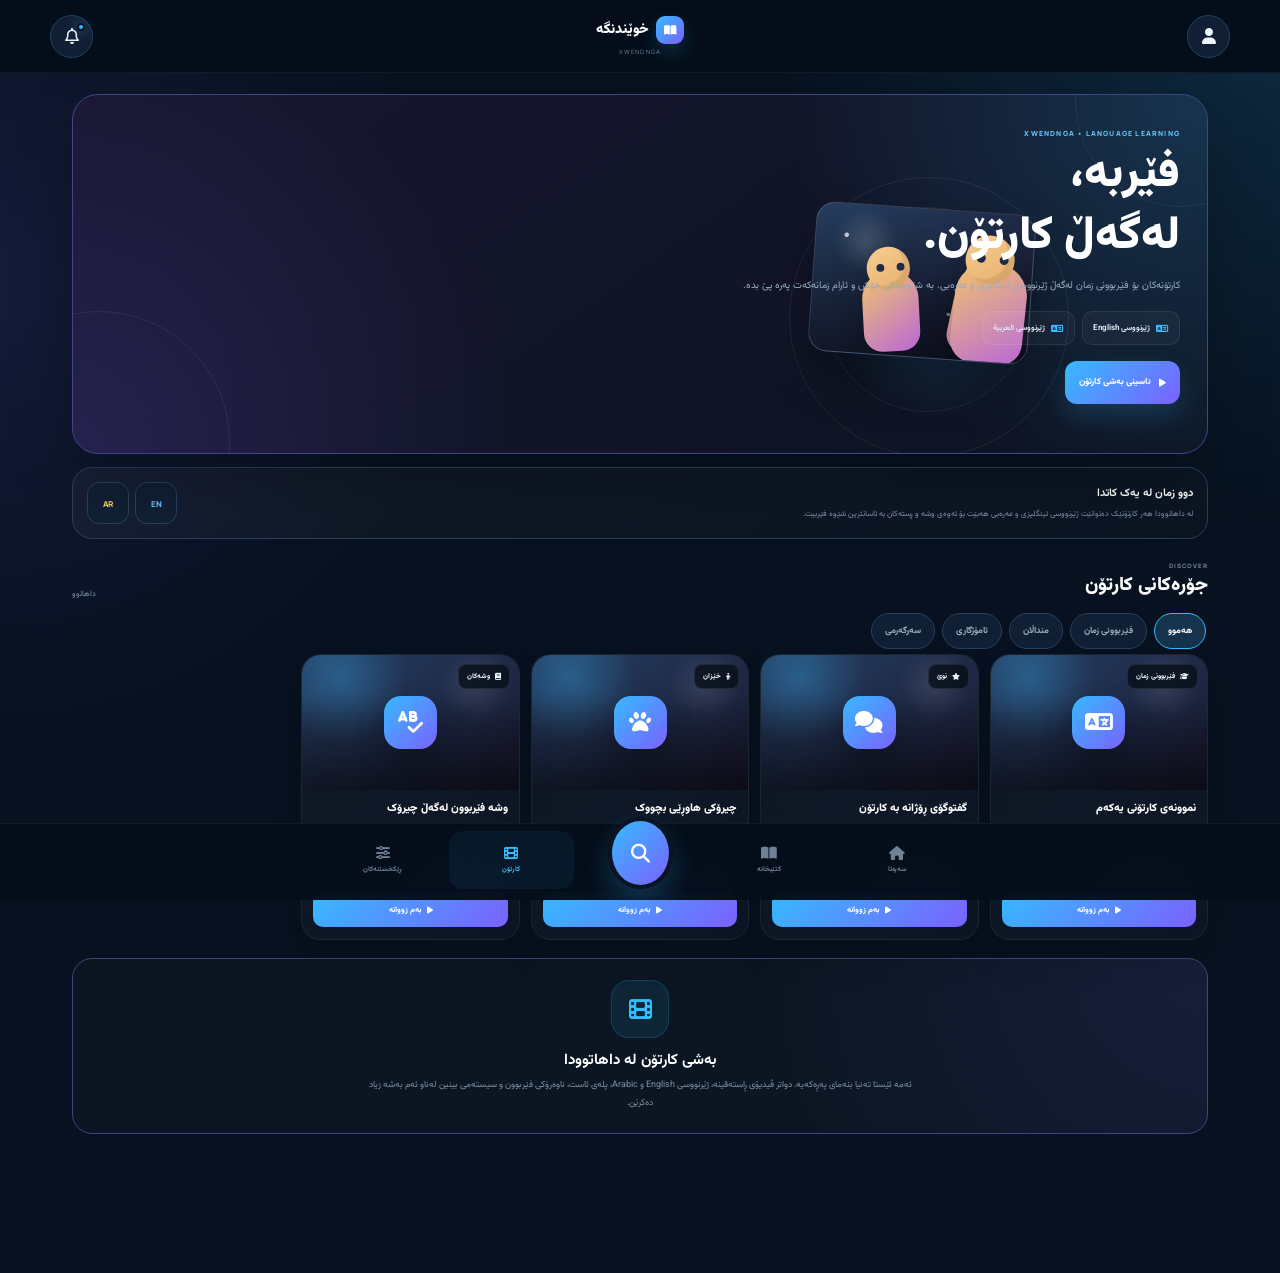
==== commit 28a8b03a: "Update cartoons.html" ====
--- a/cartoons.html
+++ b/cartoons.html
@@ -1531,7 +1531,7 @@
 
 
     /* ===================================================
-       EMPTY / FUTURE
+       FUTURE
        =================================================== */
 
     .cartoons-future{
@@ -1837,7 +1837,7 @@
       }
 
 
-      .cartoons-screen{
+      .cartoon-screen{
 
         right:90px;
 
@@ -2043,13 +2043,20 @@
           <div class="cartoons-language-badges">
 
             <span class="cartoons-language-badge">
+
               <i class="fa-solid fa-language"></i>
+
               ژێرنووسی English
+
             </span>
 
+
             <span class="cartoons-language-badge">
+
               <i class="fa-solid fa-language"></i>
+
               ژێرنووسی العربية
+
             </span>
 
           </div>
@@ -2174,6 +2181,7 @@
             هەموو
           </button>
 
+
           <button
             class="cartoons-filter"
             type="button"
@@ -2181,6 +2189,7 @@
             فێربوونی زمان
           </button>
 
+
           <button
             class="cartoons-filter"
             type="button"
@@ -2188,6 +2197,7 @@
             منداڵان
           </button>
 
+
           <button
             class="cartoons-filter"
             type="button"
@@ -2195,6 +2205,7 @@
             ئامۆژگاری
           </button>
 
+
           <button
             class="cartoons-filter"
             type="button"
@@ -2221,12 +2232,18 @@
           <div class="cartoon-cover">
 
             <span class="cartoon-cover-badge">
+
               <i class="fa-solid fa-graduation-cap"></i>
+
               فێربوونی زمان
+
             </span>
 
+
             <div class="cartoon-cover-icon">
+
               <i class="fa-solid fa-language"></i>
+
             </div>
 
           </div>
@@ -2237,6 +2254,7 @@
             <div class="cartoon-card-title">
               نموونەی کارتۆنی یەکەم
             </div>
+
 
             <div class="cartoon-card-sub">
               ئاستی سەرەتایی
@@ -2280,12 +2298,18 @@
           <div class="cartoon-cover">
 
             <span class="cartoon-cover-badge">
+
               <i class="fa-solid fa-star"></i>
+
               نوێ
+
             </span>
 
+
             <div class="cartoon-cover-icon">
+
               <i class="fa-solid fa-comments"></i>
+
             </div>
 
           </div>
@@ -2296,6 +2320,7 @@
             <div class="cartoon-card-title">
               گفتوگۆی ڕۆژانە بە کارتۆن
             </div>
+
 
             <div class="cartoon-card-sub">
               وشە و ڕستەی بەکارهاتوو
@@ -2339,12 +2364,18 @@
           <div class="cartoon-cover">
 
             <span class="cartoon-cover-badge">
+
               <i class="fa-solid fa-child"></i>
+
               خێزان
+
             </span>
 
+
             <div class="cartoon-cover-icon">
+
               <i class="fa-solid fa-paw"></i>
+
             </div>
 
           </div>
@@ -2355,6 +2386,7 @@
             <div class="cartoon-card-title">
               چیرۆکی هاوڕێی بچووک
             </div>
+
 
             <div class="cartoon-card-sub">
               ئاستی ناوەندی
@@ -2398,12 +2430,18 @@
           <div class="cartoon-cover">
 
             <span class="cartoon-cover-badge">
+
               <i class="fa-solid fa-book"></i>
+
               وشەکان
+
             </span>
 
+
             <div class="cartoon-cover-icon">
+
               <i class="fa-solid fa-spell-check"></i>
+
             </div>
 
           </div>
@@ -2414,6 +2452,7 @@
             <div class="cartoon-card-title">
               وشە فێربوون لەگەڵ چیرۆک
             </div>
+
 
             <div class="cartoon-card-sub">
               وشەی سەرەتایی و ڕستە
@@ -2643,8 +2682,13 @@
             ){
 
               target.scrollIntoView({
-                behavior:"smooth",
-                block:"center"
+
+                behavior:
+                  "smooth",
+
+                block:
+                  "center"
+
               });
 
             }
